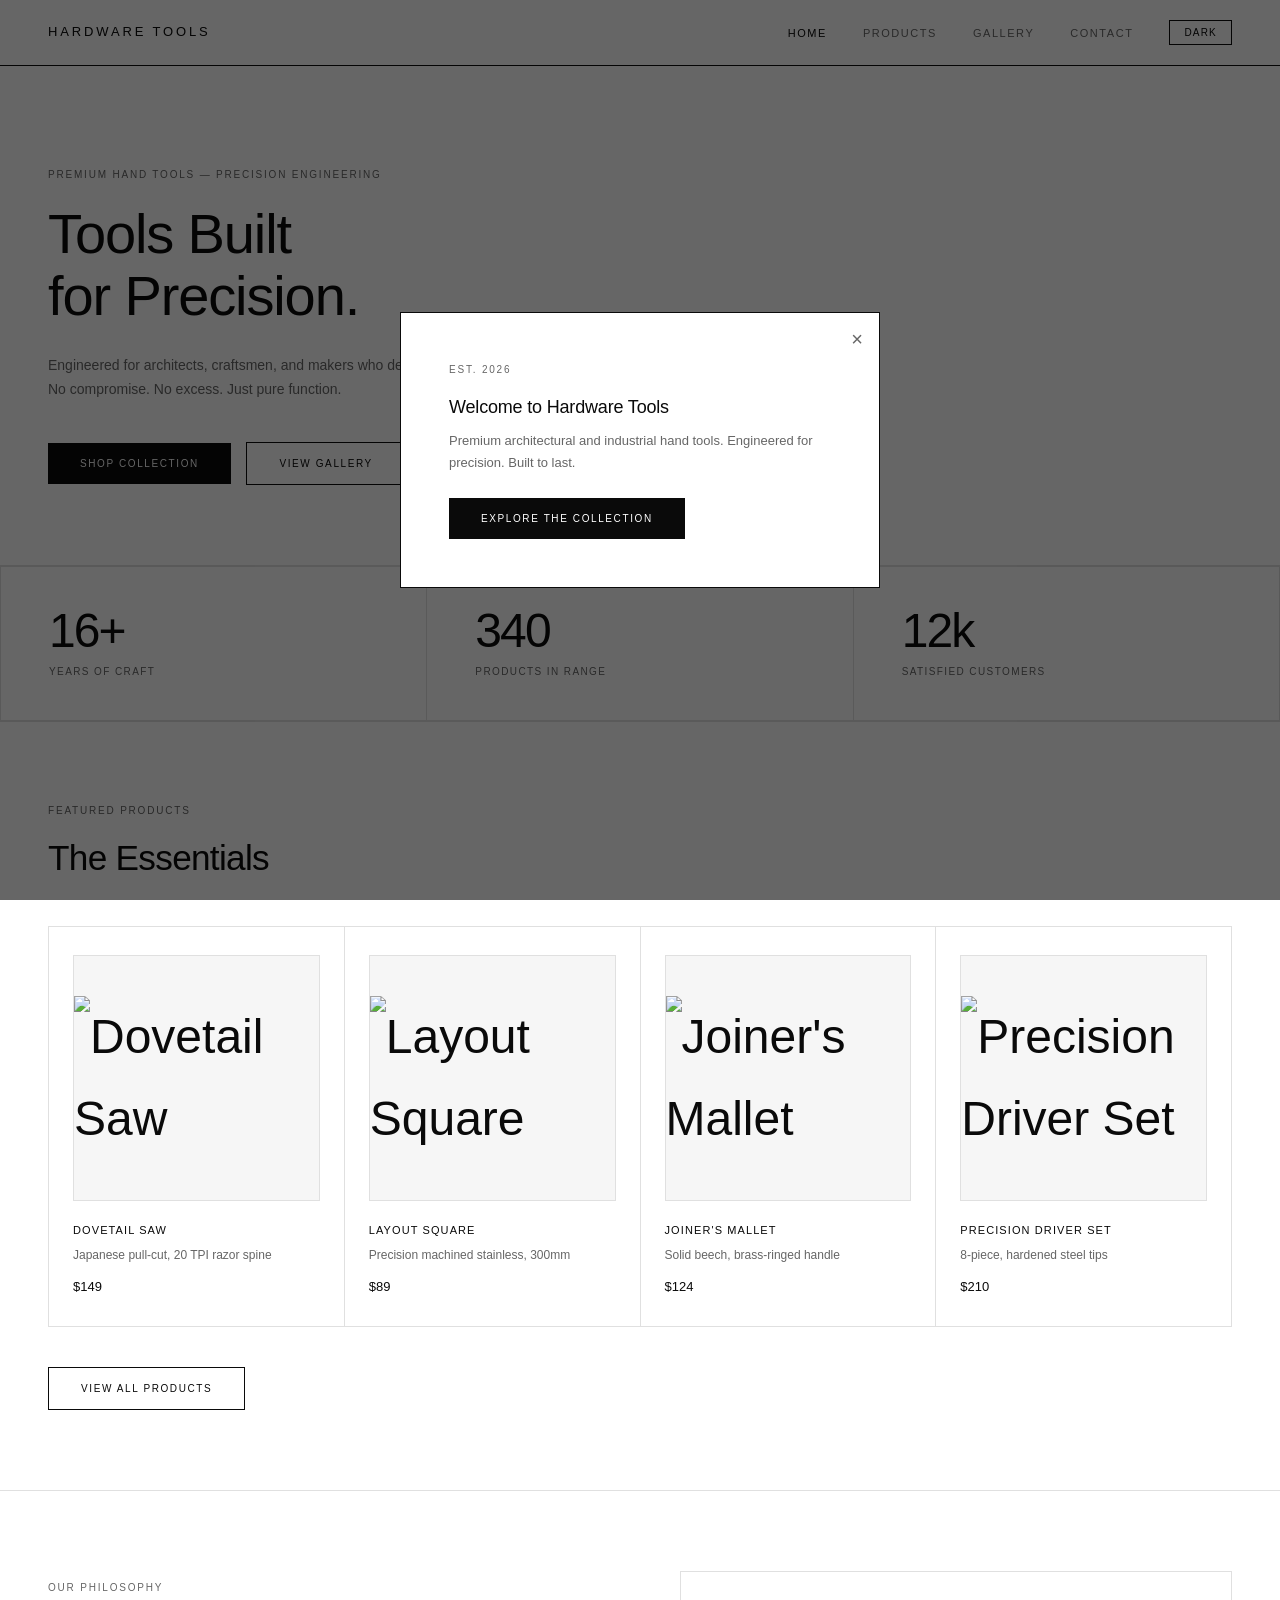
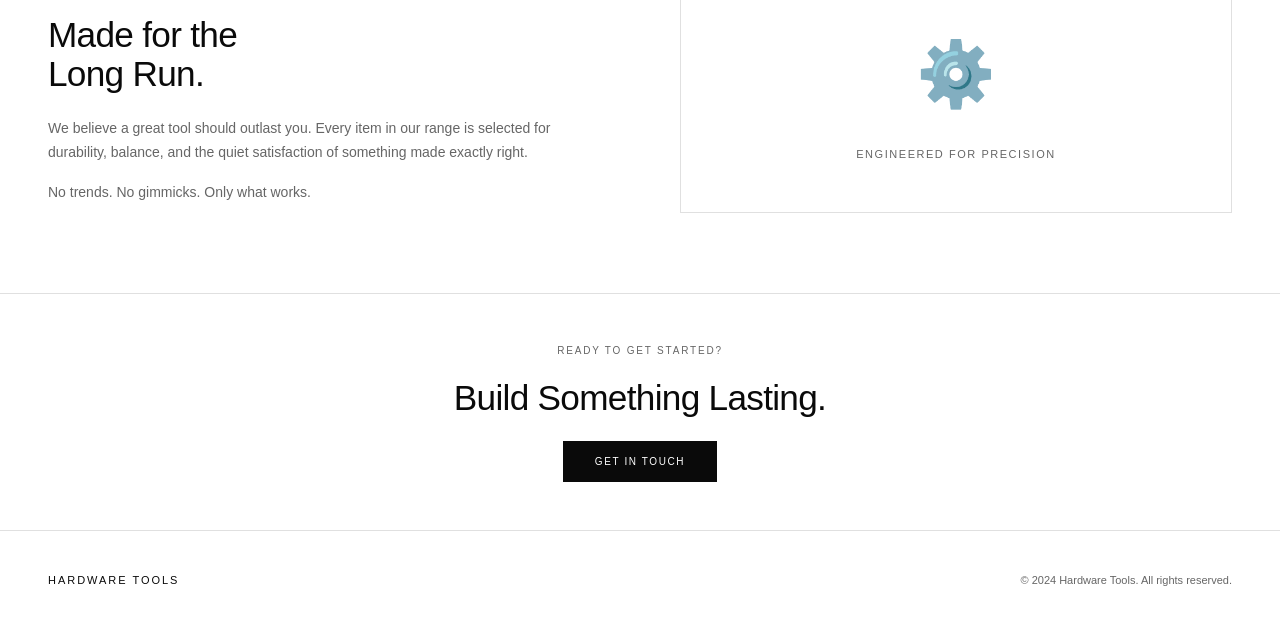
==== html/index.html @ 1c2b0e90 "Reorganize files into html, css, js, images directories" ====
<!DOCTYPE html>
<html lang="en">
<head>
  <meta charset="UTF-8">
  <meta name="viewport" content="width=device-width, initial-scale=1.0">
  <title>Hardware Tools</title>
  <!-- Styles live one level up in css/ -->
  <link rel="stylesheet" href="../css/style.css">
</head>
<body>

  <!-- ── Welcome Popup ──────────────────────────────────────────────────────
       Shows on first visit. Closed by the × button or "Explore" CTA.
       Uses openPopup / closePopup from js/popup.js.
  ─────────────────────────────────────────────────────────────────────────── -->
  <div class="popup-overlay visible" id="welcome-popup">
    <div class="popup">
      <button class="popup-close" onclick="closePopup('welcome-popup')" aria-label="Close">&times;</button>
      <span class="tag">Est. 2026</span>
      <h3>Welcome to Hardware Tools</h3>
      <p>Premium architectural and industrial hand tools. Engineered for precision. Built to last.</p>
      <!-- href points to sibling HTML file inside html/ -->
      <a href="products.html" class="btn btn-dark" onclick="closePopup('welcome-popup')">Explore the Collection</a>
    </div>
  </div>

  <!-- ── Navigation ──────────────────────────────────────────────────────── -->
  <nav>
    <span class="nav-logo">Hardware Tools</span>
    <ul class="nav-links">
      <li><a href="index.html" class="active">Home</a></li>
      <li><a href="products.html">Products</a></li>
      <li><a href="gallery.html">Gallery</a></li>
      <li><a href="contact.html">Contact</a></li>
      <!-- toggleTheme() is defined in js/theme.js -->
      <li><button id="theme-toggle" onclick="toggleTheme()">Dark</button></li>
    </ul>
  </nav>

  <!-- ── Hero ────────────────────────────────────────────────────────────── -->
  <section class="hero">
    <span class="tag">Premium Hand Tools &mdash; Precision Engineering</span>
    <h1>Tools Built<br>for Precision.</h1>
    <p>Engineered for architects, craftsmen, and makers who demand the very best. No compromise. No excess. Just pure function.</p>
    <a href="products.html" class="btn btn-dark">Shop Collection</a>
    &nbsp;&nbsp;
    <a href="gallery.html" class="btn btn-outline">View Gallery</a>
  </section>

  <!-- ── Stats strip ─────────────────────────────────────────────────────── -->
  <div class="stats-row">
    <div class="stat-cell">
      <div class="stat-number">16+</div>
      <div class="stat-label">Years of Craft</div>
    </div>
    <div class="stat-cell">
      <div class="stat-number">340</div>
      <div class="stat-label">Products in Range</div>
    </div>
    <div class="stat-cell">
      <div class="stat-number">12k</div>
      <div class="stat-label">Satisfied Customers</div>
    </div>
  </div>

  <!-- ── Featured Products ────────────────────────────────────────────────── -->
  <section class="section section-border">
    <span class="tag">Featured Products</span>
    <h2 style="margin-bottom: 48px;">The Essentials</h2>

    <div class="product-grid">

      <div class="product-card">
        <!-- Placeholder SVG; swap src for a real photo when available -->
        <div class="product-img">
          <img src="../images/product-dovetail-saw.svg" alt="Dovetail Saw">
        </div>
        <div class="product-name">Dovetail Saw</div>
        <div class="product-desc">Japanese pull-cut, 20 TPI razor spine</div>
        <div class="product-price">$149</div>
      </div>

      <div class="product-card">
        <div class="product-img">
          <img src="../images/product-layout-square.svg" alt="Layout Square">
        </div>
        <div class="product-name">Layout Square</div>
        <div class="product-desc">Precision machined stainless, 300mm</div>
        <div class="product-price">$89</div>
      </div>

      <div class="product-card">
        <div class="product-img">
          <img src="../images/product-joiners-mallet.svg" alt="Joiner's Mallet">
        </div>
        <div class="product-name">Joiner's Mallet</div>
        <div class="product-desc">Solid beech, brass-ringed handle</div>
        <div class="product-price">$124</div>
      </div>

      <div class="product-card">
        <div class="product-img">
          <img src="../images/product-driver-set.svg" alt="Precision Driver Set">
        </div>
        <div class="product-name">Precision Driver Set</div>
        <div class="product-desc">8-piece, hardened steel tips</div>
        <div class="product-price">$210</div>
      </div>

    </div>

    <div style="margin-top: 40px;">
      <a href="products.html" class="btn btn-outline">View All Products</a>
    </div>
  </section>

  <!-- ── About blurb ──────────────────────────────────────────────────────── -->
  <section class="section section-border">
    <div style="display: grid; grid-template-columns: 1fr 1fr; gap: 80px; align-items: center;">
      <div>
        <span class="tag">Our Philosophy</span>
        <h2 style="margin-bottom: 24px;">Made for the<br>Long Run.</h2>
        <p style="margin-bottom: 16px;">We believe a great tool should outlast you. Every item in our range is selected for durability, balance, and the quiet satisfaction of something made exactly right.</p>
        <p>No trends. No gimmicks. Only what works.</p>
      </div>
      <div style="border: 1px solid var(--border-soft); padding: 48px; text-align: center;">
        <div style="font-size: 64px; margin-bottom: 16px;">⚙️</div>
        <div style="font-size: 11px; letter-spacing: 0.14em; text-transform: uppercase; color: var(--text-muted);">Engineered for precision</div>
      </div>
    </div>
  </section>

  <!-- ── CTA strip ───────────────────────────────────────────────────────── -->
  <section class="section-sm section-border text-center">
    <span class="tag">Ready to get started?</span>
    <h2 style="margin-bottom: 24px;">Build Something Lasting.</h2>
    <a href="contact.html" class="btn btn-dark">Get in Touch</a>
  </section>

  <!-- ── Footer ──────────────────────────────────────────────────────────── -->
  <footer>
    <span class="footer-logo">Hardware Tools</span>
    <span class="footer-text">&copy; 2024 Hardware Tools. All rights reserved.</span>
  </footer>

  <!-- ── Scripts ─────────────────────────────────────────────────────────────
       Load order matters:
         1. popup.js  — defines openPopup / closePopup (used by theme toggle too)
         2. theme.js  — applies stored theme and defines toggleTheme()
       No page-specific JS needed on the home page.
  ─────────────────────────────────────────────────────────────────────────── -->
  <script src="../js/popup.js"></script>
  <script src="../js/theme.js"></script>

</body>
</html>
---- css/style.css ----
/* ── Reset & Base ── */
*, *::before, *::after { box-sizing: border-box; margin: 0; padding: 0; }

:root {
  --bg: #ffffff;
  --bg-soft: #f6f6f6;
  --text: #0a0a0a;
  --text-muted: #666666;
  --border: #0a0a0a;
  --border-soft: #e0e0e0;
  --accent: #0a0a0a;
  --accent-text: #ffffff;
}

body.dark {
  --bg: #0a0a0a;
  --bg-soft: #1a1a1a;
  --text: #f0f0f0;
  --text-muted: #999999;
  --border: #f0f0f0;
  --border-soft: #2a2a2a;
  --accent: #f0f0f0;
  --accent-text: #0a0a0a;
}

html { scroll-behavior: smooth; }

body {
  font-family: 'Helvetica Neue', Helvetica, Arial, sans-serif;
  background: var(--bg);
  color: var(--text);
  font-size: 14px;
  line-height: 1.7;
  transition: background 0.3s ease, color 0.3s ease;
  min-height: 100vh;
}

/* ── Typography ── */
h1, h2, h3, h4 { font-weight: 400; line-height: 1.1; letter-spacing: -0.02em; }
h1 { font-size: clamp(2rem, 5vw, 3.5rem); }
h2 { font-size: clamp(1.5rem, 3vw, 2.2rem); }
h3 { font-size: 1rem; letter-spacing: 0.08em; text-transform: uppercase; }
p { color: var(--text-muted); }
a { color: var(--text); text-decoration: none; }

/* ── Navigation ── */
nav {
  display: flex;
  justify-content: space-between;
  align-items: center;
  padding: 20px 48px;
  border-bottom: 1px solid var(--border);
  position: sticky;
  top: 0;
  background: var(--bg);
  z-index: 100;
}

.nav-logo {
  font-size: 13px;
  font-weight: 500;
  letter-spacing: 0.22em;
  text-transform: uppercase;
  color: var(--text);
}

.nav-links {
  display: flex;
  align-items: center;
  gap: 36px;
  list-style: none;
}

.nav-links a {
  font-size: 11px;
  letter-spacing: 0.14em;
  text-transform: uppercase;
  color: var(--text-muted);
  transition: color 0.2s;
}

.nav-links a:hover,
.nav-links a.active { color: var(--text); }

/* ── Dark Mode Toggle ── */
#theme-toggle {
  background: none;
  border: 1px solid var(--border);
  color: var(--text);
  cursor: pointer;
  padding: 6px 14px;
  font-size: 10px;
  letter-spacing: 0.12em;
  text-transform: uppercase;
  transition: background 0.2s, color 0.2s;
}

#theme-toggle:hover {
  background: var(--text);
  color: var(--bg);
}

/* ── Buttons ── */
.btn {
  display: inline-block;
  padding: 12px 32px;
  font-size: 10px;
  letter-spacing: 0.16em;
  text-transform: uppercase;
  cursor: pointer;
  transition: background 0.2s, color 0.2s;
  border: none;
  font-family: inherit;
}

.btn-dark {
  background: var(--text);
  color: var(--bg);
}

.btn-dark:hover {
  background: var(--text-muted);
}

.btn-outline {
  background: transparent;
  color: var(--text);
  border: 1px solid var(--border);
}

.btn-outline:hover {
  background: var(--text);
  color: var(--bg);
}

/* ── Sections & Layout ── */
.section { padding: 80px 48px; }
.section-sm { padding: 48px 48px; }
.section-border { border-top: 1px solid var(--border-soft); }

.tag {
  font-size: 10px;
  letter-spacing: 0.18em;
  text-transform: uppercase;
  color: var(--text-muted);
  margin-bottom: 20px;
  display: block;
}

/* ── Hero ── */
.hero {
  padding: 100px 48px 80px;
  border-bottom: 1px solid var(--border-soft);
}

.hero h1 { margin-bottom: 28px; max-width: 700px; }
.hero p { max-width: 480px; margin-bottom: 40px; font-size: 14px; }

/* ── Product Grid ── */
.product-grid {
  display: grid;
  grid-template-columns: repeat(auto-fit, minmax(200px, 1fr));
  border-left: 1px solid var(--border-soft);
  border-top: 1px solid var(--border-soft);
}

.product-card {
  padding: 28px 24px;
  border-right: 1px solid var(--border-soft);
  border-bottom: 1px solid var(--border-soft);
  cursor: pointer;
  transition: background 0.2s;
}

.product-card:hover { background: var(--bg-soft); }

.product-img {
  width: 100%;
  aspect-ratio: 1;
  background: var(--bg-soft);
  border: 1px solid var(--border-soft);
  display: flex;
  align-items: center;
  justify-content: center;
  font-size: 48px;
  margin-bottom: 20px;
}

.product-name {
  font-size: 11px;
  letter-spacing: 0.1em;
  text-transform: uppercase;
  margin-bottom: 6px;
  color: var(--text);
}

.product-desc {
  font-size: 12px;
  color: var(--text-muted);
  margin-bottom: 12px;
  line-height: 1.5;
}

.product-price {
  font-size: 13px;
  color: var(--text);
  font-weight: 500;
}

/* ── Gallery ── */
.slideshow {
  position: relative;
  border: 1px solid var(--border-soft);
  overflow: hidden;
}

.slide {
  display: none;
  width: 100%;
  aspect-ratio: 16/7;
  background: var(--bg-soft);
  align-items: center;
  justify-content: center;
  flex-direction: column;
  gap: 16px;
}

.slide.active { display: flex; }

.slide-icon { font-size: 80px; color: var(--border-soft); }
.slide-caption {
  font-size: 11px;
  letter-spacing: 0.14em;
  text-transform: uppercase;
  color: var(--text-muted);
}

.slide-controls {
  display: flex;
  align-items: center;
  justify-content: space-between;
  padding: 16px 0;
}

.slide-btn {
  background: none;
  border: 1px solid var(--border);
  color: var(--text);
  padding: 10px 24px;
  font-size: 10px;
  letter-spacing: 0.14em;
  text-transform: uppercase;
  cursor: pointer;
  font-family: inherit;
  transition: background 0.2s, color 0.2s;
}

.slide-btn:hover {
  background: var(--text);
  color: var(--bg);
}

.slide-counter {
  font-size: 11px;
  letter-spacing: 0.1em;
  color: var(--text-muted);
}

.gallery-thumbs {
  display: grid;
  grid-template-columns: repeat(auto-fit, minmax(120px, 1fr));
  gap: 12px;
  margin-top: 24px;
}

.thumb {
  aspect-ratio: 1;
  background: var(--bg-soft);
  border: 1px solid var(--border-soft);
  display: flex;
  align-items: center;
  justify-content: center;
  font-size: 32px;
  cursor: pointer;
  transition: border-color 0.2s;
}

.thumb:hover,
.thumb.active { border-color: var(--border); }

/* ── Contact Form ── */
.form-group { margin-bottom: 24px; }

label {
  display: block;
  font-size: 10px;
  letter-spacing: 0.14em;
  text-transform: uppercase;
  color: var(--text-muted);
  margin-bottom: 8px;
}

input, textarea, select {
  width: 100%;
  padding: 12px 0;
  background: transparent;
  border: none;
  border-bottom: 1px solid var(--border-soft);
  color: var(--text);
  font-family: inherit;
  font-size: 14px;
  outline: none;
  transition: border-color 0.2s;
}

input:focus, textarea:focus {
  border-bottom-color: var(--border);
}

input.error, textarea.error {
  border-bottom-color: #cc0000;
}

textarea { resize: vertical; min-height: 100px; }

.error-msg {
  font-size: 11px;
  color: #cc0000;
  margin-top: 4px;
  display: none;
}

.error-msg.visible { display: block; }

/* ── Calculator ── */
.calculator {
  border: 1px solid var(--border-soft);
  padding: 32px;
  max-width: 480px;
}

.calc-title {
  font-size: 10px;
  letter-spacing: 0.16em;
  text-transform: uppercase;
  color: var(--text-muted);
  margin-bottom: 24px;
  padding-bottom: 16px;
  border-bottom: 1px solid var(--border-soft);
}

.calc-row {
  display: flex;
  justify-content: space-between;
  align-items: center;
  padding: 10px 0;
  border-bottom: 1px solid var(--border-soft);
  font-size: 13px;
}

.calc-row label {
  font-size: 12px;
  letter-spacing: 0.04em;
  text-transform: none;
  color: var(--text);
  margin: 0;
}

.calc-row input[type="number"] {
  width: 80px;
  text-align: right;
  padding: 4px 0;
  border-bottom: 1px solid var(--border-soft);
}

.calc-total {
  display: flex;
  justify-content: space-between;
  align-items: baseline;
  padding: 20px 0 0;
  font-size: 13px;
}

.calc-total-label {
  font-size: 10px;
  letter-spacing: 0.14em;
  text-transform: uppercase;
  color: var(--text-muted);
}

.calc-total-value {
  font-size: 24px;
  letter-spacing: -0.02em;
  color: var(--text);
}

/* ── Popup / Modal ── */
.popup-overlay {
  display: none;
  position: fixed;
  inset: 0;
  background: rgba(0,0,0,0.6);
  z-index: 999;
  align-items: center;
  justify-content: center;
}

.popup-overlay.visible { display: flex; }

.popup {
  background: var(--bg);
  border: 1px solid var(--border);
  padding: 48px;
  max-width: 480px;
  width: 90%;
  position: relative;
}

.popup-close {
  position: absolute;
  top: 16px;
  right: 16px;
  background: none;
  border: none;
  font-size: 20px;
  cursor: pointer;
  color: var(--text-muted);
  line-height: 1;
}

.popup-close:hover { color: var(--text); }

.popup h3 {
  font-size: 18px;
  letter-spacing: -0.01em;
  text-transform: none;
  margin-bottom: 12px;
  color: var(--text);
}

.popup p {
  font-size: 13px;
  margin-bottom: 24px;
}

/* ── Footer ── */
footer {
  padding: 40px 48px;
  border-top: 1px solid var(--border-soft);
  display: flex;
  justify-content: space-between;
  align-items: center;
}

.footer-logo {
  font-size: 11px;
  letter-spacing: 0.18em;
  text-transform: uppercase;
  color: var(--text);
}

.footer-text {
  font-size: 11px;
  color: var(--text-muted);
}

/* ── About Strip ── */
.stats-row {
  display: grid;
  grid-template-columns: repeat(3, 1fr);
  border-top: 1px solid var(--border-soft);
  border-left: 1px solid var(--border-soft);
}

.stat-cell {
  padding: 40px 48px;
  border-right: 1px solid var(--border-soft);
  border-bottom: 1px solid var(--border-soft);
}

.stat-number {
  font-size: 3rem;
  font-weight: 300;
  letter-spacing: -0.04em;
  color: var(--text);
  line-height: 1;
  margin-bottom: 8px;
}

.stat-label {
  font-size: 10px;
  letter-spacing: 0.14em;
  text-transform: uppercase;
  color: var(--text-muted);
}

/* ── Utilities ── */
.divider { border: none; border-top: 1px solid var(--border-soft); margin: 0; }
.text-center { text-align: center; }
.mt-8 { margin-top: 8px; }
.mt-16 { margin-top: 16px; }
.mt-24 { margin-top: 24px; }
.mt-40 { margin-top: 40px; }
.success-msg {
  font-size: 11px;
  color: #006600;
  margin-top: 8px;
  display: none;
  letter-spacing: 0.06em;
}
.success-msg.visible { display: block; }

@media (max-width: 768px) {
  nav { padding: 16px 20px; }
  .hero, .section { padding: 60px 20px; }
  .stats-row { grid-template-columns: 1fr; }
  footer { flex-direction: column; gap: 12px; text-align: center; }
}
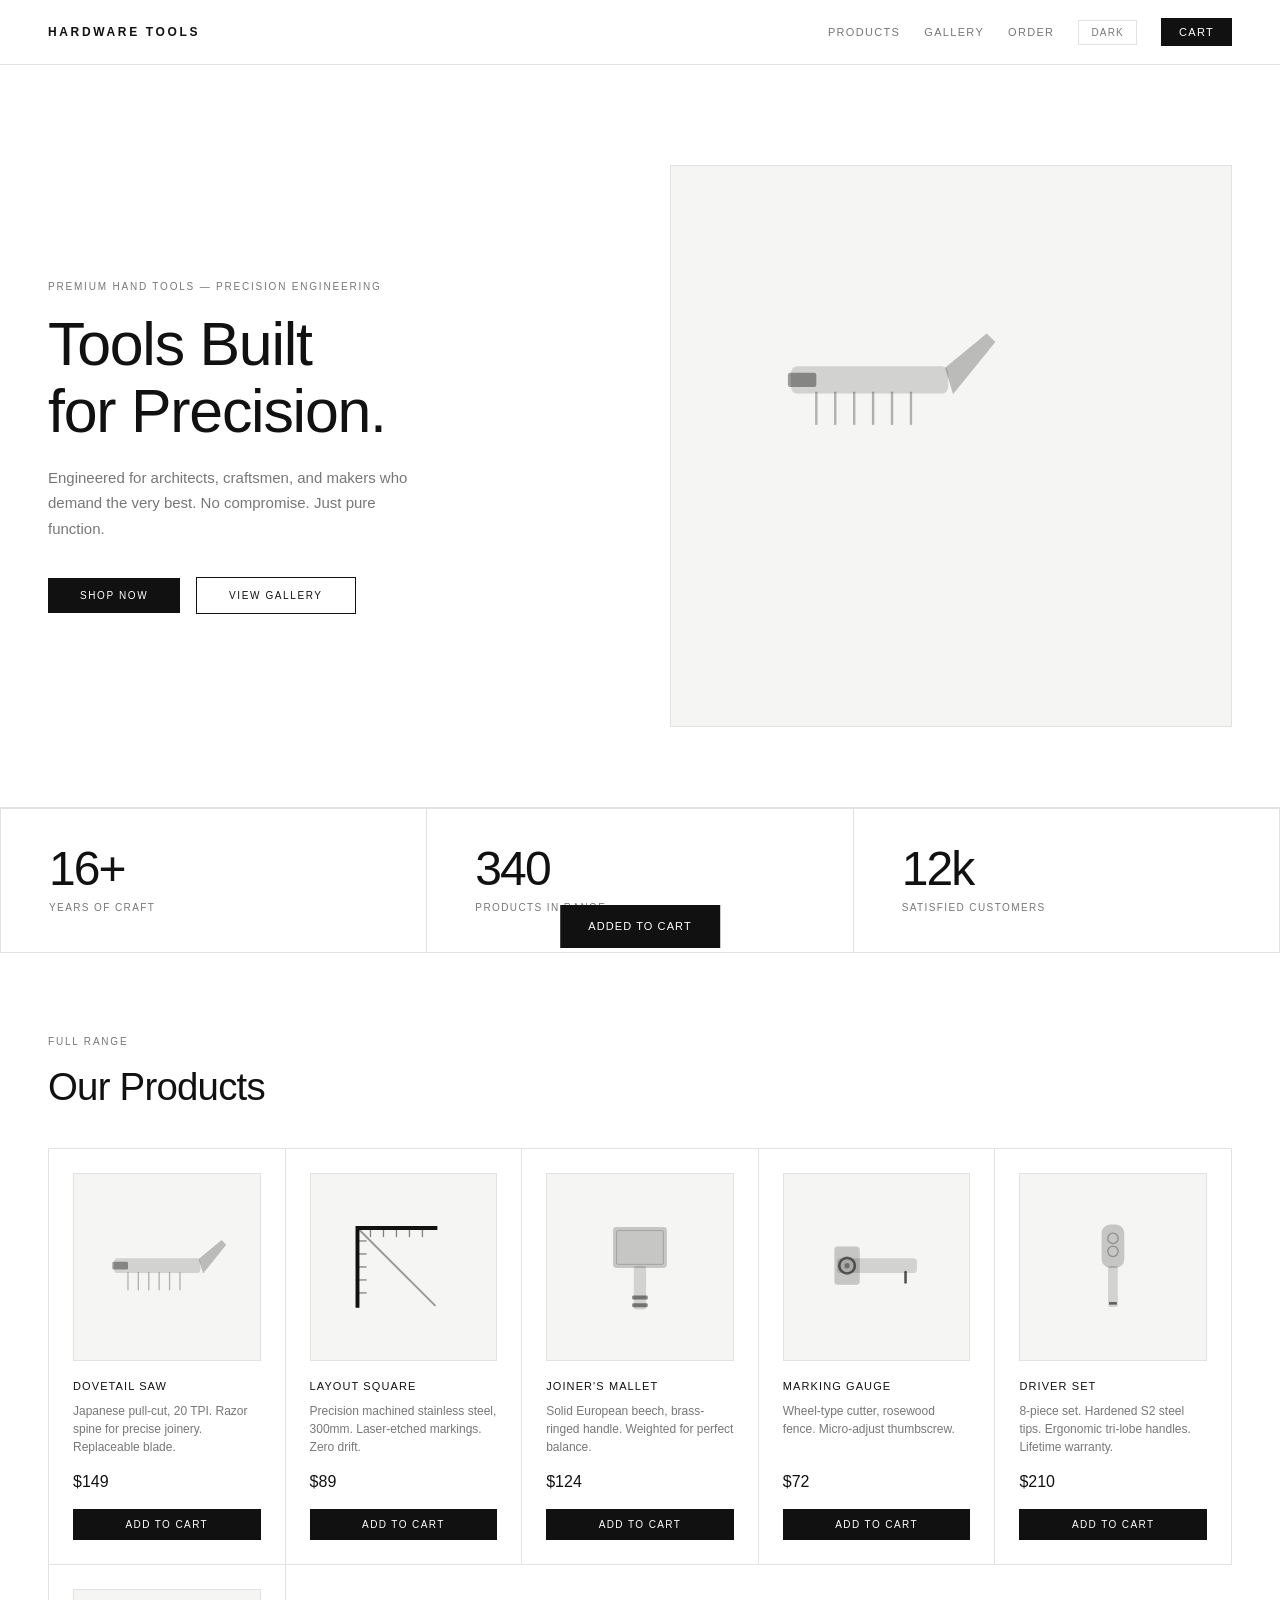
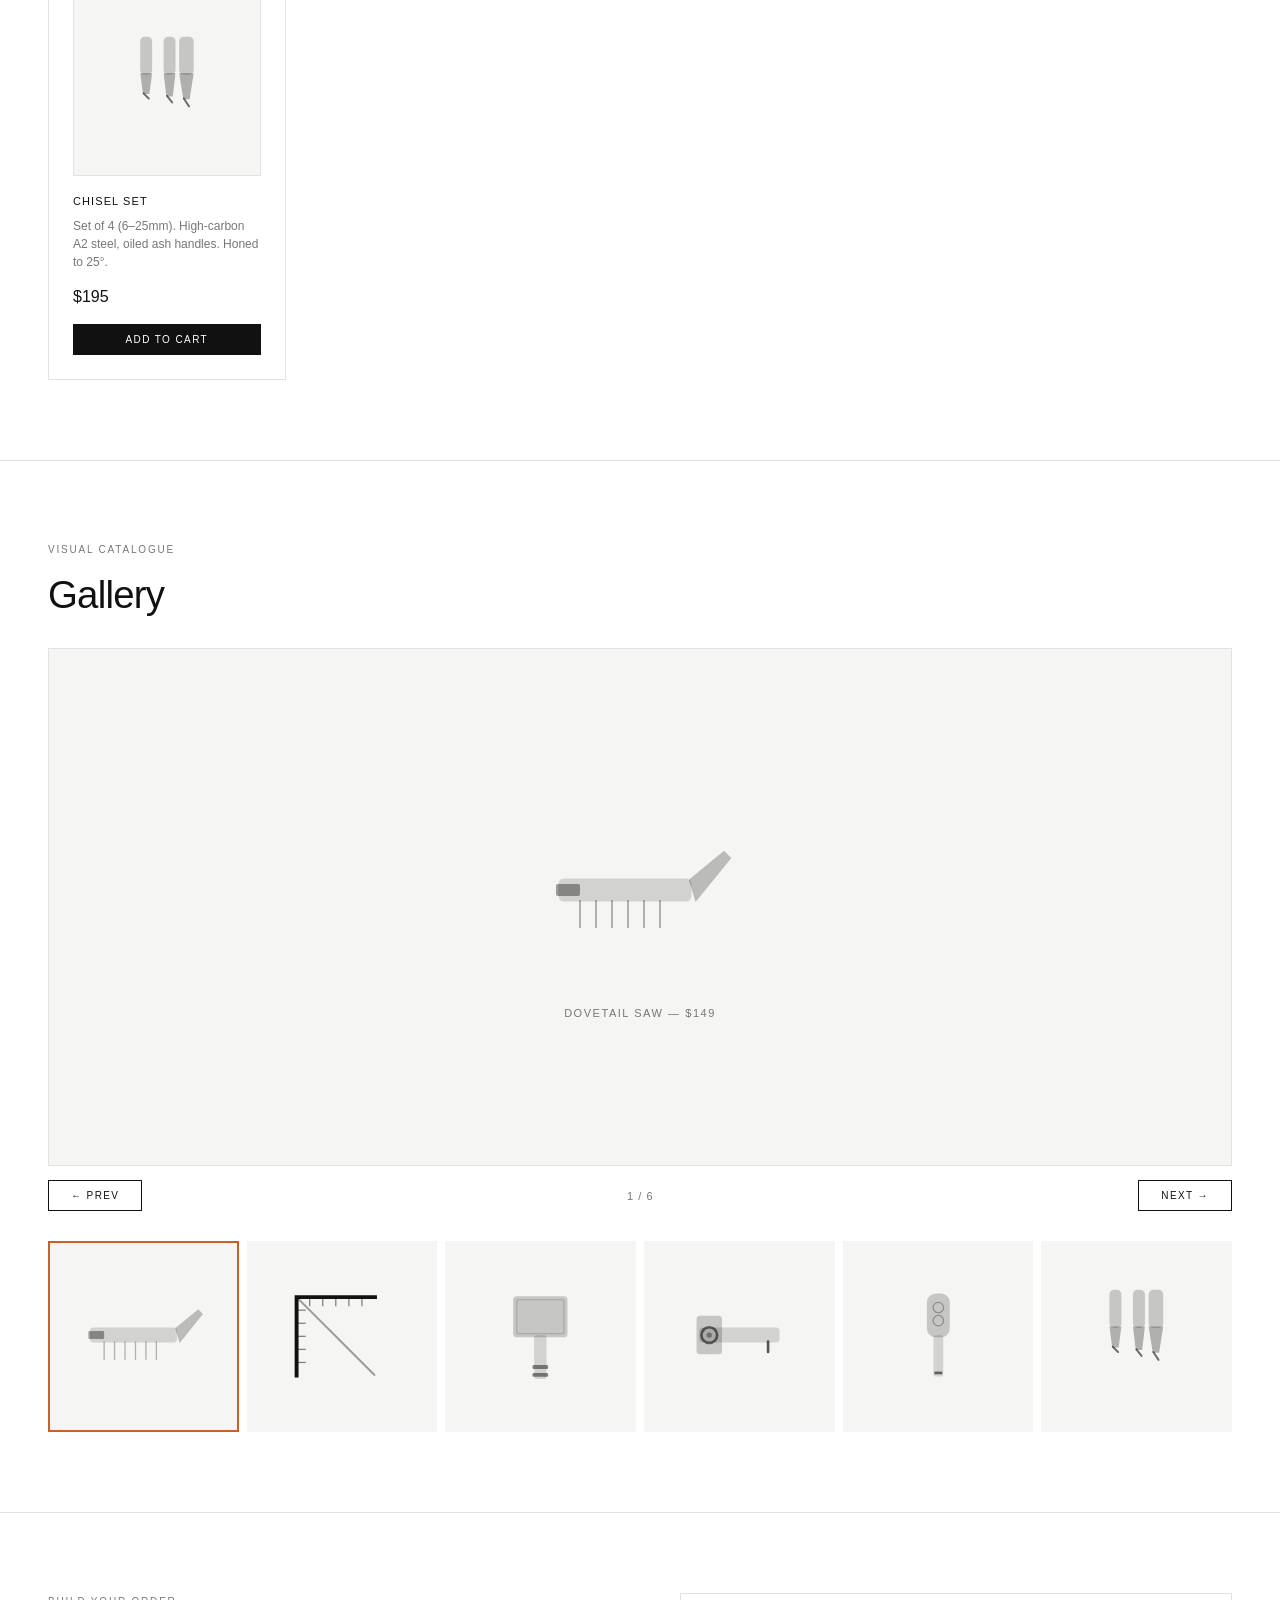
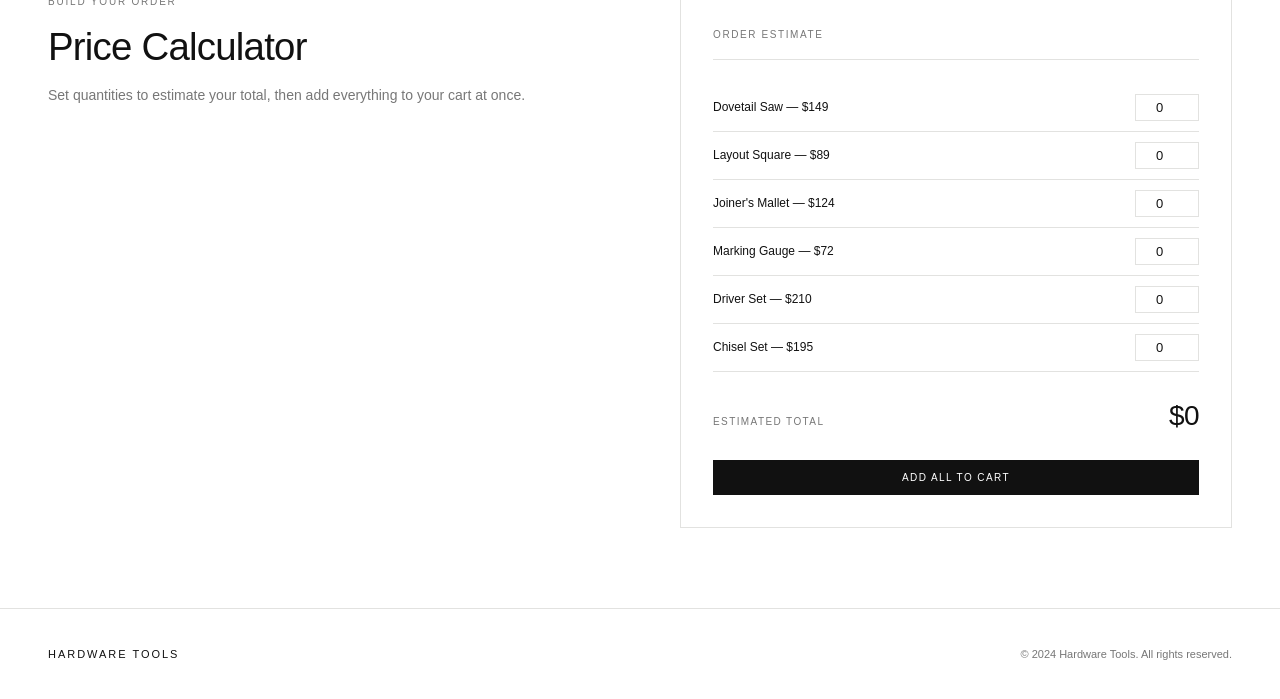
==== commit 9ffc4648: "Contact html fix" ====
--- a/html/index.html
+++ b/html/index.html
@@ -3,154 +3,872 @@
 <head>
   <meta charset="UTF-8">
   <meta name="viewport" content="width=device-width, initial-scale=1.0">
-  <title>Hardware Tools</title>
-  <!-- Styles live one level up in css/ -->
-  <link rel="stylesheet" href="../css/style.css">
+  <title>Hardware Tools — Premium Hand Tools</title>
+  <style>
+    *, *::before, *::after { box-sizing: border-box; margin: 0; padding: 0; }
+
+    :root {
+      --bg: #ffffff;
+      --bg-soft: #f5f5f3;
+      --text: #111111;
+      --text-muted: #777777;
+      --border: #111111;
+      --border-soft: #e2e2e0;
+      --accent: #c8602a;
+    }
+
+    body.dark {
+      --bg: #111111;
+      --bg-soft: #1c1c1c;
+      --text: #f0efe9;
+      --text-muted: #888888;
+      --border: #f0efe9;
+      --border-soft: #2a2a2a;
+    }
+
+    html { scroll-behavior: smooth; }
+
+    body {
+      font-family: 'Helvetica Neue', Helvetica, Arial, sans-serif;
+      background: var(--bg);
+      color: var(--text);
+      font-size: 14px;
+      line-height: 1.7;
+      transition: background .3s, color .3s;
+    }
+
+    a { color: var(--text); text-decoration: none; }
+    p { color: var(--text-muted); }
+    h1, h2, h3 { font-weight: 400; line-height: 1.1; letter-spacing: -.02em; }
+    h1 { font-size: clamp(2.2rem, 5vw, 3.8rem); }
+    h2 { font-size: clamp(1.6rem, 3vw, 2.4rem); }
+
+    /* ── NAV ── */
+    nav {
+      display: flex;
+      justify-content: space-between;
+      align-items: center;
+      padding: 18px 48px;
+      border-bottom: 1px solid var(--border-soft);
+      position: sticky; top: 0;
+      background: var(--bg);
+      z-index: 200;
+    }
+    .nav-logo { font-size: 12px; font-weight: 600; letter-spacing: .22em; text-transform: uppercase; }
+    .nav-right { display: flex; align-items: center; gap: 24px; }
+    .nav-link { font-size: 11px; letter-spacing: .12em; text-transform: uppercase; color: var(--text-muted); cursor: pointer; transition: color .2s; border: none; background: none; font-family: inherit; }
+    .nav-link:hover, .nav-link.active { color: var(--text); }
+    .cart-btn {
+      display: flex; align-items: center; gap: 8px;
+      font-size: 11px; letter-spacing: .12em; text-transform: uppercase;
+      background: var(--text); color: var(--bg);
+      border: none; padding: 8px 18px; cursor: pointer;
+      font-family: inherit; transition: opacity .2s;
+    }
+    .cart-btn:hover { opacity: .8; }
+    .cart-count {
+      background: var(--accent); color: #fff;
+      border-radius: 50%; width: 18px; height: 18px;
+      font-size: 10px; display: flex; align-items: center; justify-content: center;
+      font-weight: 700; display: none;
+    }
+    .cart-count.show { display: flex; }
+    .theme-btn {
+      background: none; border: 1px solid var(--border-soft);
+      color: var(--text-muted); padding: 6px 12px;
+      font-size: 10px; letter-spacing: .12em; text-transform: uppercase;
+      cursor: pointer; font-family: inherit; transition: all .2s;
+    }
+    .theme-btn:hover { background: var(--text); color: var(--bg); border-color: var(--border); }
+
+    /* ── SECTIONS ── */
+    .section { padding: 80px 48px; }
+    .section-sm { padding: 48px 48px; }
+    .section + .section, .section + .section-sm, .section-sm + .section { border-top: 1px solid var(--border-soft); }
+    .tag { font-size: 10px; letter-spacing: .18em; text-transform: uppercase; color: var(--text-muted); margin-bottom: 16px; display: block; }
+
+    /* ── HERO ── */
+    .hero {
+      padding: 100px 48px 80px;
+      border-bottom: 1px solid var(--border-soft);
+      display: grid; grid-template-columns: 1fr 1fr; gap: 60px; align-items: center;
+    }
+    .hero-text h1 { margin-bottom: 20px; }
+    .hero-text p { max-width: 380px; margin-bottom: 36px; font-size: 15px; }
+    .hero-visual {
+      aspect-ratio: 1;
+      background: var(--bg-soft);
+      border: 1px solid var(--border-soft);
+      display: flex; align-items: center; justify-content: center;
+      overflow: hidden; position: relative;
+    }
+    .hero-visual svg { width: 65%; height: 65%; }
+
+    /* ── BTN ── */
+    .btn {
+      display: inline-block; padding: 12px 32px;
+      font-size: 10px; letter-spacing: .16em; text-transform: uppercase;
+      cursor: pointer; font-family: inherit; border: none; transition: all .2s;
+    }
+    .btn-dark { background: var(--text); color: var(--bg); }
+    .btn-dark:hover { opacity: .75; }
+    .btn-outline { background: transparent; color: var(--text); border: 1px solid var(--border); }
+    .btn-outline:hover { background: var(--text); color: var(--bg); }
+    .btn-accent { background: var(--accent); color: #fff; }
+    .btn-accent:hover { opacity: .85; }
+
+    /* ── PRODUCTS ── */
+    .product-grid {
+      display: grid;
+      grid-template-columns: repeat(auto-fill, minmax(220px, 1fr));
+      border-top: 1px solid var(--border-soft);
+      border-left: 1px solid var(--border-soft);
+    }
+    .product-card {
+      padding: 24px;
+      border-right: 1px solid var(--border-soft);
+      border-bottom: 1px solid var(--border-soft);
+      display: flex; flex-direction: column;
+    }
+    .product-img {
+      width: 100%; aspect-ratio: 1;
+      background: var(--bg-soft);
+      border: 1px solid var(--border-soft);
+      display: flex; align-items: center; justify-content: center;
+      margin-bottom: 16px; overflow: hidden;
+    }
+    .product-img svg { width: 70%; height: 70%; }
+    .product-name { font-size: 11px; letter-spacing: .1em; text-transform: uppercase; margin-bottom: 6px; }
+    .product-desc { font-size: 12px; color: var(--text-muted); line-height: 1.5; margin-bottom: 12px; flex: 1; }
+    .product-price { font-size: 16px; font-weight: 500; margin-bottom: 14px; }
+    .add-btn {
+      width: 100%; padding: 10px;
+      background: var(--text); color: var(--bg);
+      border: none; font-size: 10px; letter-spacing: .14em; text-transform: uppercase;
+      cursor: pointer; font-family: inherit; transition: opacity .2s;
+    }
+    .add-btn:hover { opacity: .75; }
+    .add-btn.added { background: var(--accent); }
+
+    /* ── SLIDESHOW / GALLERY ── */
+    .slideshow-wrap { position: relative; }
+    .slideshow {
+      border: 1px solid var(--border-soft);
+      aspect-ratio: 16/7;
+      background: var(--bg-soft);
+      position: relative; overflow: hidden;
+    }
+    .slide {
+      position: absolute; inset: 0;
+      display: flex; flex-direction: column;
+      align-items: center; justify-content: center; gap: 12px;
+      opacity: 0; transition: opacity .5s;
+      pointer-events: none;
+    }
+    .slide.active { opacity: 1; pointer-events: auto; }
+    .slide svg { width: 200px; height: 200px; }
+    .slide-caption {
+      font-size: 11px; letter-spacing: .14em; text-transform: uppercase; color: var(--text-muted);
+    }
+    .slide-controls {
+      display: flex; align-items: center; justify-content: space-between;
+      padding: 14px 0;
+    }
+    .slide-btn {
+      background: none; border: 1px solid var(--border);
+      color: var(--text); padding: 9px 22px;
+      font-size: 10px; letter-spacing: .14em; text-transform: uppercase;
+      cursor: pointer; font-family: inherit; transition: all .2s;
+    }
+    .slide-btn:hover { background: var(--text); color: var(--bg); }
+    .slide-counter { font-size: 11px; letter-spacing: .1em; color: var(--text-muted); }
+    .thumbs {
+      display: grid; grid-template-columns: repeat(6, 1fr); gap: 8px; margin-top: 16px;
+    }
+    .thumb {
+      aspect-ratio: 1; background: var(--bg-soft); border: 2px solid transparent;
+      display: flex; align-items: center; justify-content: center;
+      cursor: pointer; transition: border-color .2s; overflow: hidden;
+    }
+    .thumb svg { width: 70%; height: 70%; }
+    .thumb.active { border-color: var(--accent); }
+    .thumb:hover { border-color: var(--border); }
+
+    /* ── CART SIDEBAR ── */
+    .cart-overlay {
+      position: fixed; inset: 0;
+      background: rgba(0,0,0,.45);
+      z-index: 300; display: none;
+    }
+    .cart-overlay.open { display: block; }
+    .cart-sidebar {
+      position: fixed; right: 0; top: 0; bottom: 0;
+      width: 400px; max-width: 95vw;
+      background: var(--bg);
+      border-left: 1px solid var(--border);
+      z-index: 301; display: flex; flex-direction: column;
+      transform: translateX(100%); transition: transform .3s;
+    }
+    .cart-sidebar.open { transform: translateX(0); }
+    .cart-header {
+      padding: 24px 28px; border-bottom: 1px solid var(--border-soft);
+      display: flex; justify-content: space-between; align-items: center;
+    }
+    .cart-header-title { font-size: 11px; letter-spacing: .18em; text-transform: uppercase; }
+    .cart-close { background: none; border: none; font-size: 22px; color: var(--text-muted); cursor: pointer; line-height: 1; }
+    .cart-close:hover { color: var(--text); }
+    .cart-items { flex: 1; overflow-y: auto; padding: 0; }
+    .cart-empty { padding: 48px 28px; text-align: center; color: var(--text-muted); font-size: 13px; }
+    .cart-item {
+      display: grid; grid-template-columns: 60px 1fr auto;
+      gap: 16px; align-items: center;
+      padding: 18px 28px; border-bottom: 1px solid var(--border-soft);
+    }
+    .cart-item-img {
+      width: 60px; height: 60px; background: var(--bg-soft);
+      border: 1px solid var(--border-soft);
+      display: flex; align-items: center; justify-content: center;
+    }
+    .cart-item-img svg { width: 70%; height: 70%; }
+    .cart-item-name { font-size: 11px; letter-spacing: .08em; text-transform: uppercase; margin-bottom: 4px; }
+    .cart-item-price { font-size: 13px; color: var(--text-muted); }
+    .qty-control { display: flex; align-items: center; gap: 0; margin-top: 8px; }
+    .qty-btn {
+      width: 26px; height: 26px; background: var(--bg-soft);
+      border: 1px solid var(--border-soft); color: var(--text);
+      cursor: pointer; font-size: 14px; display: flex; align-items: center; justify-content: center;
+    }
+    .qty-btn:hover { background: var(--text); color: var(--bg); }
+    .qty-val { width: 36px; text-align: center; font-size: 13px; border: 1px solid var(--border-soft); border-left: none; border-right: none; padding: 4px 0; background: transparent; color: var(--text); font-family: inherit; }
+    .remove-btn { background: none; border: none; color: var(--text-muted); cursor: pointer; font-size: 18px; line-height: 1; }
+    .remove-btn:hover { color: #cc2200; }
+    .cart-footer {
+      padding: 24px 28px; border-top: 1px solid var(--border-soft);
+    }
+    .cart-total-row {
+      display: flex; justify-content: space-between; align-items: baseline;
+      margin-bottom: 20px;
+    }
+    .cart-total-label { font-size: 10px; letter-spacing: .16em; text-transform: uppercase; color: var(--text-muted); }
+    .cart-total-val { font-size: 26px; letter-spacing: -.02em; }
+    .checkout-btn {
+      width: 100%; padding: 14px;
+      background: var(--accent); color: #fff; border: none;
+      font-size: 11px; letter-spacing: .16em; text-transform: uppercase;
+      cursor: pointer; font-family: inherit; transition: opacity .2s;
+    }
+    .checkout-btn:hover { opacity: .85; }
+
+    /* ── CALCULATOR ── */
+    .calculator {
+      border: 1px solid var(--border-soft); padding: 32px;
+    }
+    .calc-title {
+      font-size: 10px; letter-spacing: .16em; text-transform: uppercase;
+      color: var(--text-muted); margin-bottom: 24px; padding-bottom: 16px;
+      border-bottom: 1px solid var(--border-soft);
+    }
+    .calc-row {
+      display: flex; justify-content: space-between; align-items: center;
+      padding: 10px 0; border-bottom: 1px solid var(--border-soft);
+    }
+    .calc-row label { font-size: 12px; color: var(--text); }
+    .calc-row input[type=number] {
+      width: 64px; text-align: center; padding: 5px 8px;
+      border: 1px solid var(--border-soft); background: transparent;
+      color: var(--text); font-family: inherit; font-size: 13px;
+      outline: none;
+    }
+    .calc-row input[type=number]:focus { border-color: var(--border); }
+    .calc-total-row {
+      display: flex; justify-content: space-between; align-items: baseline;
+      padding: 20px 0 0;
+    }
+    .calc-total-label { font-size: 10px; letter-spacing: .14em; text-transform: uppercase; color: var(--text-muted); }
+    .calc-total-val { font-size: 28px; letter-spacing: -.02em; }
+    .add-all-btn {
+      width: 100%; margin-top: 20px; padding: 12px;
+      background: var(--text); color: var(--bg); border: none;
+      font-size: 10px; letter-spacing: .14em; text-transform: uppercase;
+      cursor: pointer; font-family: inherit; transition: opacity .2s;
+    }
+    .add-all-btn:hover { opacity: .75; }
+
+    /* ── ORDER POPUP ── */
+    .overlay {
+      display: none; position: fixed; inset: 0;
+      background: rgba(0,0,0,.55); z-index: 400;
+      align-items: center; justify-content: center;
+    }
+    .overlay.show { display: flex; }
+    .modal {
+      background: var(--bg); border: 1px solid var(--border);
+      padding: 48px; max-width: 440px; width: 90%; position: relative;
+    }
+    .modal-close {
+      position: absolute; top: 14px; right: 18px;
+      background: none; border: none; font-size: 22px;
+      color: var(--text-muted); cursor: pointer;
+    }
+    .modal-close:hover { color: var(--text); }
+    .modal h3 { font-size: 20px; margin-bottom: 10px; }
+    .modal p { font-size: 13px; margin-bottom: 24px; }
+
+    /* ── STATS ── */
+    .stats-row {
+      display: grid; grid-template-columns: repeat(3,1fr);
+      border-top: 1px solid var(--border-soft);
+      border-left: 1px solid var(--border-soft);
+    }
+    .stat-cell {
+      padding: 36px 48px;
+      border-right: 1px solid var(--border-soft);
+      border-bottom: 1px solid var(--border-soft);
+    }
+    .stat-number { font-size: 3rem; font-weight: 300; letter-spacing: -.04em; line-height: 1; margin-bottom: 6px; }
+    .stat-label { font-size: 10px; letter-spacing: .14em; text-transform: uppercase; color: var(--text-muted); }
+
+    /* ── FOOTER ── */
+    footer {
+      padding: 36px 48px; border-top: 1px solid var(--border-soft);
+      display: flex; justify-content: space-between; align-items: center;
+    }
+    .footer-logo { font-size: 11px; letter-spacing: .18em; text-transform: uppercase; }
+    .footer-text { font-size: 11px; color: var(--text-muted); }
+
+    /* ── TOAST ── */
+    .toast {
+      position: fixed; bottom: 32px; left: 50%; transform: translateX(-50%) translateY(80px);
+      background: var(--text); color: var(--bg);
+      padding: 12px 28px; font-size: 11px; letter-spacing: .1em; text-transform: uppercase;
+      z-index: 500; transition: transform .3s; pointer-events: none;
+    }
+    .toast.show { transform: translateX(-50%) translateY(0); }
+
+    @media (max-width: 768px) {
+      nav { padding: 14px 20px; }
+      .hero { grid-template-columns: 1fr; padding: 60px 20px; }
+      .hero-visual { display: none; }
+      .section, .section-sm { padding: 60px 20px; }
+      .stats-row { grid-template-columns: 1fr; }
+      .thumbs { grid-template-columns: repeat(3,1fr); }
+      footer { flex-direction: column; gap: 10px; text-align: center; }
+    }
+  </style>
 </head>
 <body>
 
-  <!-- ── Welcome Popup ──────────────────────────────────────────────────────
-       Shows on first visit. Closed by the × button or "Explore" CTA.
-       Uses openPopup / closePopup from js/popup.js.
-  ─────────────────────────────────────────────────────────────────────────── -->
-  <div class="popup-overlay visible" id="welcome-popup">
-    <div class="popup">
-      <button class="popup-close" onclick="closePopup('welcome-popup')" aria-label="Close">&times;</button>
-      <span class="tag">Est. 2026</span>
-      <h3>Welcome to Hardware Tools</h3>
-      <p>Premium architectural and industrial hand tools. Engineered for precision. Built to last.</p>
-      <!-- href points to sibling HTML file inside html/ -->
-      <a href="products.html" class="btn btn-dark" onclick="closePopup('welcome-popup')">Explore the Collection</a>
+<!-- ── CART SIDEBAR ── -->
+<div class="cart-overlay" id="cartOverlay" onclick="closeCart()"></div>
+<div class="cart-sidebar" id="cartSidebar">
+  <div class="cart-header">
+    <span class="cart-header-title">Your Cart (<span id="cartCount">0</span>)</span>
+    <button class="cart-close" onclick="closeCart()">×</button>
+  </div>
+  <div class="cart-items" id="cartItems">
+    <div class="cart-empty" id="cartEmpty">Your cart is empty.</div>
+  </div>
+  <div class="cart-footer">
+    <div class="cart-total-row">
+      <span class="cart-total-label">Total</span>
+      <span class="cart-total-val" id="cartTotal">$0</span>
+    </div>
+    <button class="checkout-btn" onclick="checkout()">Buy Now — Checkout</button>
+  </div>
+</div>
+
+<!-- ── ORDER SUCCESS MODAL ── -->
+<div class="overlay" id="orderModal">
+  <div class="modal">
+    <button class="modal-close" onclick="closeModal('orderModal')">×</button>
+    <span class="tag">Order Placed</span>
+    <h3>Thank you! 🎉</h3>
+    <p>Your order has been placed. We'll send a confirmation to your email within a few minutes.</p>
+    <button class="btn btn-dark" onclick="closeModal('orderModal')">Continue Shopping</button>
+  </div>
+</div>
+
+<!-- ── TOAST ── -->
+<div class="toast" id="toast">Added to cart</div>
+
+<!-- ── NAV ── -->
+<nav>
+  <span class="nav-logo">Hardware Tools</span>
+  <div class="nav-right">
+    <button class="nav-link" onclick="scrollTo('#products')">Products</button>
+    <button class="nav-link" onclick="scrollTo('#gallery')">Gallery</button>
+    <button class="nav-link" onclick="scrollTo('#calculator')">Order</button>
+    <button class="theme-btn" id="themeBtn" onclick="toggleTheme()">Dark</button>
+    <button class="cart-btn" onclick="openCart()">
+      Cart <span class="cart-count" id="cartBadge">0</span>
+    </button>
+  </div>
+</nav>
+
+<!-- ── HERO ── -->
+<section class="hero">
+  <div class="hero-text">
+    <span class="tag">Premium Hand Tools — Precision Engineering</span>
+    <h1>Tools Built<br>for Precision.</h1>
+    <p>Engineered for architects, craftsmen, and makers who demand the very best. No compromise. Just pure function.</p>
+    <button class="btn btn-dark" onclick="scrollTo('#products')" style="margin-right:12px;">Shop Now</button>
+    <button class="btn btn-outline" onclick="scrollTo('#gallery')">View Gallery</button>
+  </div>
+  <div class="hero-visual">
+    <!-- Animated hero: cycles through product SVGs -->
+    <div id="heroDisplay"></div>
+  </div>
+</section>
+
+<!-- ── STATS ── -->
+<div class="stats-row">
+  <div class="stat-cell"><div class="stat-number">16+</div><div class="stat-label">Years of Craft</div></div>
+  <div class="stat-cell"><div class="stat-number">340</div><div class="stat-label">Products in Range</div></div>
+  <div class="stat-cell"><div class="stat-number">12k</div><div class="stat-label">Satisfied Customers</div></div>
+</div>
+
+<!-- ── PRODUCTS ── -->
+<section class="section" id="products">
+  <span class="tag">Full Range</span>
+  <h2 style="margin-bottom:40px;">Our Products</h2>
+  <div class="product-grid" id="productGrid"></div>
+</section>
+
+<!-- ── GALLERY / SLIDESHOW ── -->
+<section class="section" id="gallery">
+  <span class="tag">Visual Catalogue</span>
+  <h2 style="margin-bottom:32px;">Gallery</h2>
+  <div class="slideshow-wrap">
+    <div class="slideshow" id="slideshow"></div>
+    <div class="slide-controls">
+      <button class="slide-btn" onclick="changeSlide(-1)">← Prev</button>
+      <span class="slide-counter" id="slideCounter">1 / 6</span>
+      <button class="slide-btn" onclick="changeSlide(1)">Next →</button>
+    </div>
+    <div class="thumbs" id="thumbs"></div>
+  </div>
+</section>
+
+<!-- ── CALCULATOR ── -->
+<section class="section" id="calculator">
+  <div style="display:grid; grid-template-columns:1fr 1fr; gap:80px; align-items:start;">
+    <div>
+      <span class="tag">Build Your Order</span>
+      <h2 style="margin-bottom:16px;">Price Calculator</h2>
+      <p>Set quantities to estimate your total, then add everything to your cart at once.</p>
+    </div>
+    <div class="calculator">
+      <div class="calc-title">Order Estimate</div>
+      <div id="calcRows"></div>
+      <div class="calc-total-row">
+        <span class="calc-total-label">Estimated Total</span>
+        <span class="calc-total-val" id="calcResult">$0</span>
+      </div>
+      <button class="add-all-btn" onclick="addAllFromCalc()">Add All to Cart</button>
     </div>
   </div>
-
-  <!-- ── Navigation ──────────────────────────────────────────────────────── -->
-  <nav>
-    <span class="nav-logo">Hardware Tools</span>
-    <ul class="nav-links">
-      <li><a href="index.html" class="active">Home</a></li>
-      <li><a href="products.html">Products</a></li>
-      <li><a href="gallery.html">Gallery</a></li>
-      <li><a href="contact.html">Contact</a></li>
-      <!-- toggleTheme() is defined in js/theme.js -->
-      <li><button id="theme-toggle" onclick="toggleTheme()">Dark</button></li>
-    </ul>
-  </nav>
-
-  <!-- ── Hero ────────────────────────────────────────────────────────────── -->
-  <section class="hero">
-    <span class="tag">Premium Hand Tools &mdash; Precision Engineering</span>
-    <h1>Tools Built<br>for Precision.</h1>
-    <p>Engineered for architects, craftsmen, and makers who demand the very best. No compromise. No excess. Just pure function.</p>
-    <a href="products.html" class="btn btn-dark">Shop Collection</a>
-    &nbsp;&nbsp;
-    <a href="gallery.html" class="btn btn-outline">View Gallery</a>
-  </section>
-
-  <!-- ── Stats strip ─────────────────────────────────────────────────────── -->
-  <div class="stats-row">
-    <div class="stat-cell">
-      <div class="stat-number">16+</div>
-      <div class="stat-label">Years of Craft</div>
-    </div>
-    <div class="stat-cell">
-      <div class="stat-number">340</div>
-      <div class="stat-label">Products in Range</div>
-    </div>
-    <div class="stat-cell">
-      <div class="stat-number">12k</div>
-      <div class="stat-label">Satisfied Customers</div>
-    </div>
-  </div>
-
-  <!-- ── Featured Products ────────────────────────────────────────────────── -->
-  <section class="section section-border">
-    <span class="tag">Featured Products</span>
-    <h2 style="margin-bottom: 48px;">The Essentials</h2>
-
-    <div class="product-grid">
-
-      <div class="product-card">
-        <!-- Placeholder SVG; swap src for a real photo when available -->
-        <div class="product-img">
-          <img src="../images/product-dovetail-saw.svg" alt="Dovetail Saw">
+</section>
+
+<!-- ── FOOTER ── -->
+<footer>
+  <span class="footer-logo">Hardware Tools</span>
+  <span class="footer-text">© 2024 Hardware Tools. All rights reserved.</span>
+</footer>
+
+<script>
+// ─────────────────────────────────────────────
+//  PRODUCT DATA
+// ─────────────────────────────────────────────
+const PRODUCTS = [
+  {
+    id: 1,
+    name: "Dovetail Saw",
+    desc: "Japanese pull-cut, 20 TPI. Razor spine for precise joinery. Replaceable blade.",
+    price: 149,
+    svg: `<svg viewBox="0 0 100 100" fill="none" xmlns="http://www.w3.org/2000/svg">
+      <rect x="10" y="44" width="65" height="10" rx="2" fill="currentColor" opacity=".15" stroke="currentColor" stroke-width="1.5"/>
+      <rect x="8" y="46" width="12" height="6" rx="1" fill="currentColor" opacity=".4"/>
+      <path d="M75 44 L92 30 L95 33 L78 54Z" fill="currentColor" opacity=".25" stroke="currentColor" stroke-width="1"/>
+      <line x1="20" y1="54" x2="20" y2="68" stroke="currentColor" stroke-width="1" opacity=".3"/>
+      <line x1="28" y1="54" x2="28" y2="68" stroke="currentColor" stroke-width="1" opacity=".3"/>
+      <line x1="36" y1="54" x2="36" y2="68" stroke="currentColor" stroke-width="1" opacity=".3"/>
+      <line x1="44" y1="54" x2="44" y2="68" stroke="currentColor" stroke-width="1" opacity=".3"/>
+      <line x1="52" y1="54" x2="52" y2="68" stroke="currentColor" stroke-width="1" opacity=".3"/>
+      <line x1="60" y1="54" x2="60" y2="68" stroke="currentColor" stroke-width="1" opacity=".3"/>
+    </svg>`
+  },
+  {
+    id: 2,
+    name: "Layout Square",
+    desc: "Precision machined stainless steel, 300mm. Laser-etched markings. Zero drift.",
+    price: 89,
+    svg: `<svg viewBox="0 0 100 100" fill="none" xmlns="http://www.w3.org/2000/svg">
+      <path d="M15 80 L15 20 L75 20" stroke="currentColor" stroke-width="3" stroke-linecap="square"/>
+      <path d="M15 20 L75 80" stroke="currentColor" stroke-width="1.5" opacity=".4"/>
+      <line x1="15" y1="30" x2="22" y2="30" stroke="currentColor" stroke-width="1" opacity=".5"/>
+      <line x1="15" y1="40" x2="22" y2="40" stroke="currentColor" stroke-width="1" opacity=".5"/>
+      <line x1="15" y1="50" x2="22" y2="50" stroke="currentColor" stroke-width="1" opacity=".5"/>
+      <line x1="15" y1="60" x2="22" y2="60" stroke="currentColor" stroke-width="1" opacity=".5"/>
+      <line x1="15" y1="70" x2="22" y2="70" stroke="currentColor" stroke-width="1" opacity=".5"/>
+      <line x1="25" y1="20" x2="25" y2="27" stroke="currentColor" stroke-width="1" opacity=".5"/>
+      <line x1="35" y1="20" x2="35" y2="27" stroke="currentColor" stroke-width="1" opacity=".5"/>
+      <line x1="45" y1="20" x2="45" y2="27" stroke="currentColor" stroke-width="1" opacity=".5"/>
+      <line x1="55" y1="20" x2="55" y2="27" stroke="currentColor" stroke-width="1" opacity=".5"/>
+      <line x1="65" y1="20" x2="65" y2="27" stroke="currentColor" stroke-width="1" opacity=".5"/>
+    </svg>`
+  },
+  {
+    id: 3,
+    name: "Joiner's Mallet",
+    desc: "Solid European beech, brass-ringed handle. Weighted for perfect balance.",
+    price: 124,
+    svg: `<svg viewBox="0 0 100 100" fill="none" xmlns="http://www.w3.org/2000/svg">
+      <rect x="30" y="20" width="40" height="30" rx="2" fill="currentColor" opacity=".2" stroke="currentColor" stroke-width="1.5"/>
+      <rect x="32" y="22" width="36" height="26" rx="1" stroke="currentColor" stroke-width=".5" opacity=".3"/>
+      <rect x="46" y="50" width="8" height="32" rx="1" fill="currentColor" opacity=".15" stroke="currentColor" stroke-width="1.5"/>
+      <rect x="44" y="72" width="12" height="3" rx="1" fill="currentColor" opacity=".5"/>
+      <rect x="44" y="78" width="12" height="3" rx="1" fill="currentColor" opacity=".5"/>
+    </svg>`
+  },
+  {
+    id: 4,
+    name: "Marking Gauge",
+    desc: "Wheel-type cutter, rosewood fence. Micro-adjust thumbscrew.",
+    price: 72,
+    svg: `<svg viewBox="0 0 100 100" fill="none" xmlns="http://www.w3.org/2000/svg">
+      <rect x="20" y="44" width="60" height="10" rx="2" fill="currentColor" opacity=".15" stroke="currentColor" stroke-width="1.5"/>
+      <rect x="18" y="35" width="18" height="28" rx="2" fill="currentColor" opacity=".2" stroke="currentColor" stroke-width="1.5"/>
+      <circle cx="27" cy="49" r="6" stroke="currentColor" stroke-width="2" fill="none" opacity=".6"/>
+      <circle cx="27" cy="49" r="2" fill="currentColor" opacity=".4"/>
+      <line x1="72" y1="54" x2="72" y2="62" stroke="currentColor" stroke-width="2" stroke-linecap="round" opacity=".7"/>
+    </svg>`
+  },
+  {
+    id: 5,
+    name: "Driver Set",
+    desc: "8-piece set. Hardened S2 steel tips. Ergonomic tri-lobe handles. Lifetime warranty.",
+    price: 210,
+    svg: `<svg viewBox="0 0 100 100" fill="none" xmlns="http://www.w3.org/2000/svg">
+      <rect x="42" y="18" width="16" height="32" rx="6" fill="currentColor" opacity=".2" stroke="currentColor" stroke-width="1.5"/>
+      <rect x="47" y="50" width="6" height="30" rx="1" fill="currentColor" opacity=".15" stroke="currentColor" stroke-width="1.5"/>
+      <line x1="47" y1="78" x2="53" y2="78" stroke="currentColor" stroke-width="2" opacity=".6"/>
+      <circle cx="50" cy="28" r="4" stroke="currentColor" stroke-width="1" fill="none" opacity=".3"/>
+      <circle cx="50" cy="38" r="4" stroke="currentColor" stroke-width="1" fill="none" opacity=".3"/>
+    </svg>`
+  },
+  {
+    id: 6,
+    name: "Chisel Set",
+    desc: "Set of 4 (6–25mm). High-carbon A2 steel, oiled ash handles. Honed to 25°.",
+    price: 195,
+    svg: `<svg viewBox="0 0 100 100" fill="none" xmlns="http://www.w3.org/2000/svg">
+      <g transform="translate(-10,0)">
+        <rect x="40" y="15" width="8" height="28" rx="3" fill="currentColor" opacity=".2" stroke="currentColor" stroke-width="1.2"/>
+        <path d="M40 43 L48 43 L46 58 L42 58Z" fill="currentColor" opacity=".3" stroke="currentColor" stroke-width="1"/>
+        <line x1="42" y1="58" x2="46" y2="62" stroke="currentColor" stroke-width="1.5" stroke-linecap="round" opacity=".6"/>
+      </g>
+      <g transform="translate(2,0)">
+        <rect x="46" y="15" width="8" height="28" rx="3" fill="currentColor" opacity=".2" stroke="currentColor" stroke-width="1.2"/>
+        <path d="M46 43 L54 43 L52 60 L48 60Z" fill="currentColor" opacity=".3" stroke="currentColor" stroke-width="1"/>
+        <line x1="48" y1="60" x2="52" y2="65" stroke="currentColor" stroke-width="1.5" stroke-linecap="round" opacity=".6"/>
+      </g>
+      <g transform="translate(14,0)">
+        <rect x="46" y="15" width="10" height="28" rx="3" fill="currentColor" opacity=".2" stroke="currentColor" stroke-width="1.2"/>
+        <path d="M46 43 L56 43 L53 62 L49 62Z" fill="currentColor" opacity=".3" stroke="currentColor" stroke-width="1"/>
+        <line x1="49" y1="62" x2="53" y2="68" stroke="currentColor" stroke-width="1.5" stroke-linecap="round" opacity=".6"/>
+      </g>
+    </svg>`
+  }
+];
+
+// ─────────────────────────────────────────────
+//  CART STATE
+// ─────────────────────────────────────────────
+let cart = {};   // { productId: quantity }
+
+function getCartItems() {
+  return Object.entries(cart)
+    .filter(([,qty]) => qty > 0)
+    .map(([id, qty]) => ({ product: PRODUCTS.find(p => p.id === +id), qty }));
+}
+
+function cartTotalCount() {
+  return Object.values(cart).reduce((s, q) => s + q, 0);
+}
+
+function cartTotalPrice() {
+  return getCartItems().reduce((s, { product, qty }) => s + product.price * qty, 0);
+}
+
+// ─────────────────────────────────────────────
+//  ADD / REMOVE
+// ─────────────────────────────────────────────
+function addToCart(id, qty = 1) {
+  cart[id] = (cart[id] || 0) + qty;
+  renderCart();
+  showToast('Added to cart');
+  // Flash button
+  const btn = document.querySelector(`.add-btn[data-id="${id}"]`);
+  if (btn) { btn.classList.add('added'); setTimeout(() => btn.classList.remove('added'), 900); }
+}
+
+function updateQty(id, delta) {
+  cart[id] = Math.max(0, (cart[id] || 0) + delta);
+  if (cart[id] === 0) delete cart[id];
+  renderCart();
+}
+
+function removeFromCart(id) {
+  delete cart[id];
+  renderCart();
+}
+
+// ─────────────────────────────────────────────
+//  RENDER CART
+// ─────────────────────────────────────────────
+function renderCart() {
+  const items = getCartItems();
+  const count = cartTotalCount();
+  const total = cartTotalPrice();
+
+  // badge
+  const badge = document.getElementById('cartBadge');
+  badge.textContent = count;
+  badge.classList.toggle('show', count > 0);
+
+  // sidebar count
+  document.getElementById('cartCount').textContent = count;
+
+  // total
+  document.getElementById('cartTotal').textContent = '$' + total.toLocaleString();
+
+  // items
+  const container = document.getElementById('cartItems');
+  const empty = document.getElementById('cartEmpty');
+
+  if (items.length === 0) {
+    empty.style.display = 'block';
+    // remove item rows
+    container.querySelectorAll('.cart-item').forEach(el => el.remove());
+    return;
+  }
+  empty.style.display = 'none';
+
+  // rebuild
+  container.querySelectorAll('.cart-item').forEach(el => el.remove());
+  items.forEach(({ product, qty }) => {
+    const div = document.createElement('div');
+    div.className = 'cart-item';
+    div.innerHTML = `
+      <div class="cart-item-img" style="color:var(--text)">${product.svg}</div>
+      <div>
+        <div class="cart-item-name">${product.name}</div>
+        <div class="cart-item-price">$${product.price} each</div>
+        <div class="qty-control">
+          <button class="qty-btn" onclick="updateQty(${product.id}, -1)">−</button>
+          <input class="qty-val" type="number" value="${qty}" min="0"
+            onchange="setQty(${product.id}, this.value)">
+          <button class="qty-btn" onclick="updateQty(${product.id}, 1)">+</button>
         </div>
-        <div class="product-name">Dovetail Saw</div>
-        <div class="product-desc">Japanese pull-cut, 20 TPI razor spine</div>
-        <div class="product-price">$149</div>
       </div>
-
-      <div class="product-card">
-        <div class="product-img">
-          <img src="../images/product-layout-square.svg" alt="Layout Square">
-        </div>
-        <div class="product-name">Layout Square</div>
-        <div class="product-desc">Precision machined stainless, 300mm</div>
-        <div class="product-price">$89</div>
-      </div>
-
-      <div class="product-card">
-        <div class="product-img">
-          <img src="../images/product-joiners-mallet.svg" alt="Joiner's Mallet">
-        </div>
-        <div class="product-name">Joiner's Mallet</div>
-        <div class="product-desc">Solid beech, brass-ringed handle</div>
-        <div class="product-price">$124</div>
-      </div>
-
-      <div class="product-card">
-        <div class="product-img">
-          <img src="../images/product-driver-set.svg" alt="Precision Driver Set">
-        </div>
-        <div class="product-name">Precision Driver Set</div>
-        <div class="product-desc">8-piece, hardened steel tips</div>
-        <div class="product-price">$210</div>
-      </div>
-
-    </div>
-
-    <div style="margin-top: 40px;">
-      <a href="products.html" class="btn btn-outline">View All Products</a>
-    </div>
-  </section>
-
-  <!-- ── About blurb ──────────────────────────────────────────────────────── -->
-  <section class="section section-border">
-    <div style="display: grid; grid-template-columns: 1fr 1fr; gap: 80px; align-items: center;">
-      <div>
-        <span class="tag">Our Philosophy</span>
-        <h2 style="margin-bottom: 24px;">Made for the<br>Long Run.</h2>
-        <p style="margin-bottom: 16px;">We believe a great tool should outlast you. Every item in our range is selected for durability, balance, and the quiet satisfaction of something made exactly right.</p>
-        <p>No trends. No gimmicks. Only what works.</p>
-      </div>
-      <div style="border: 1px solid var(--border-soft); padding: 48px; text-align: center;">
-        <div style="font-size: 64px; margin-bottom: 16px;">⚙️</div>
-        <div style="font-size: 11px; letter-spacing: 0.14em; text-transform: uppercase; color: var(--text-muted);">Engineered for precision</div>
-      </div>
-    </div>
-  </section>
-
-  <!-- ── CTA strip ───────────────────────────────────────────────────────── -->
-  <section class="section-sm section-border text-center">
-    <span class="tag">Ready to get started?</span>
-    <h2 style="margin-bottom: 24px;">Build Something Lasting.</h2>
-    <a href="contact.html" class="btn btn-dark">Get in Touch</a>
-  </section>
-
-  <!-- ── Footer ──────────────────────────────────────────────────────────── -->
-  <footer>
-    <span class="footer-logo">Hardware Tools</span>
-    <span class="footer-text">&copy; 2024 Hardware Tools. All rights reserved.</span>
-  </footer>
-
-  <!-- ── Scripts ─────────────────────────────────────────────────────────────
-       Load order matters:
-         1. popup.js  — defines openPopup / closePopup (used by theme toggle too)
-         2. theme.js  — applies stored theme and defines toggleTheme()
-       No page-specific JS needed on the home page.
-  ─────────────────────────────────────────────────────────────────────────── -->
-  <script src="../js/popup.js"></script>
-  <script src="../js/theme.js"></script>
-
+      <button class="remove-btn" onclick="removeFromCart(${product.id})">×</button>
+    `;
+    container.appendChild(div);
+  });
+}
+
+function setQty(id, val) {
+  const n = parseInt(val);
+  if (isNaN(n) || n < 0) return;
+  if (n === 0) { delete cart[id]; } else { cart[id] = n; }
+  renderCart();
+}
+
+// ─────────────────────────────────────────────
+//  OPEN/CLOSE CART
+// ─────────────────────────────────────────────
+function openCart() {
+  document.getElementById('cartOverlay').classList.add('open');
+  document.getElementById('cartSidebar').classList.add('open');
+}
+function closeCart() {
+  document.getElementById('cartOverlay').classList.remove('open');
+  document.getElementById('cartSidebar').classList.remove('open');
+}
+
+// ─────────────────────────────────────────────
+//  CHECKOUT
+// ─────────────────────────────────────────────
+function checkout() {
+  if (cartTotalCount() === 0) { showToast('Your cart is empty'); return; }
+  closeCart();
+  cart = {};
+  renderCart();
+  document.getElementById('orderModal').classList.add('show');
+}
+
+function closeModal(id) { document.getElementById(id).classList.remove('show'); }
+
+// ─────────────────────────────────────────────
+//  TOAST
+// ─────────────────────────────────────────────
+let toastTimer;
+function showToast(msg) {
+  const t = document.getElementById('toast');
+  t.textContent = msg;
+  t.classList.add('show');
+  clearTimeout(toastTimer);
+  toastTimer = setTimeout(() => t.classList.remove('show'), 2000);
+}
+
+// ─────────────────────────────────────────────
+//  PRODUCT GRID
+// ─────────────────────────────────────────────
+function buildProductGrid() {
+  const grid = document.getElementById('productGrid');
+  PRODUCTS.forEach(p => {
+    const card = document.createElement('div');
+    card.className = 'product-card';
+    card.innerHTML = `
+      <div class="product-img" style="color:var(--text)">${p.svg}</div>
+      <div class="product-name">${p.name}</div>
+      <div class="product-desc">${p.desc}</div>
+      <div class="product-price">$${p.price}</div>
+      <button class="add-btn" data-id="${p.id}" onclick="addToCart(${p.id})">Add to Cart</button>
+    `;
+    grid.appendChild(card);
+  });
+}
+
+// ─────────────────────────────────────────────
+//  SLIDESHOW  (JS Feature #2)
+// ─────────────────────────────────────────────
+let currentSlide = 0;
+let autoTimer = null;
+
+function buildGallery() {
+  const ss = document.getElementById('slideshow');
+  const tb = document.getElementById('thumbs');
+
+  PRODUCTS.forEach((p, i) => {
+    // slide
+    const slide = document.createElement('div');
+    slide.className = 'slide' + (i === 0 ? ' active' : '');
+    slide.style.color = 'var(--text)';
+    slide.innerHTML = `
+      ${p.svg}
+      <div class="slide-caption">${p.name} — $${p.price}</div>
+    `;
+    ss.appendChild(slide);
+
+    // thumb
+    const thumb = document.createElement('div');
+    thumb.className = 'thumb' + (i === 0 ? ' active' : '');
+    thumb.style.color = 'var(--text)';
+    thumb.innerHTML = p.svg;
+    thumb.onclick = () => goToSlide(i);
+    tb.appendChild(thumb);
+  });
+}
+
+function goToSlide(n) {
+  const slides = document.querySelectorAll('.slide');
+  const thumbs = document.querySelectorAll('.thumb');
+  slides[currentSlide].classList.remove('active');
+  thumbs[currentSlide].classList.remove('active');
+  currentSlide = (n + slides.length) % slides.length;
+  slides[currentSlide].classList.add('active');
+  thumbs[currentSlide].classList.add('active');
+  document.getElementById('slideCounter').textContent = (currentSlide + 1) + ' / ' + slides.length;
+}
+
+function changeSlide(dir) { goToSlide(currentSlide + dir); }
+
+// ─────────────────────────────────────────────
+//  HERO CYCLE
+// ─────────────────────────────────────────────
+function buildHero() {
+  const display = document.getElementById('heroDisplay');
+  display.style.cssText = 'width:65%; height:65%; color:var(--text); transition:opacity .6s;';
+  let heroIdx = 0;
+  display.innerHTML = PRODUCTS[0].svg;
+  setInterval(() => {
+    display.style.opacity = '0';
+    setTimeout(() => {
+      heroIdx = (heroIdx + 1) % PRODUCTS.length;
+      display.innerHTML = PRODUCTS[heroIdx].svg;
+      display.style.opacity = '1';
+    }, 600);
+  }, 2500);
+}
+
+// ─────────────────────────────────────────────
+//  CALCULATOR  (JS Feature #3)
+// ─────────────────────────────────────────────
+function buildCalc() {
+  const container = document.getElementById('calcRows');
+  PRODUCTS.forEach(p => {
+    const row = document.createElement('div');
+    row.className = 'calc-row';
+    row.innerHTML = `
+      <label>${p.name} — $${p.price}</label>
+      <input type="number" id="cq${p.id}" value="0" min="0" max="99" oninput="calcTotal()">
+    `;
+    container.appendChild(row);
+  });
+}
+
+function calcTotal() {
+  let total = 0;
+  PRODUCTS.forEach(p => {
+    const val = parseInt(document.getElementById('cq' + p.id)?.value) || 0;
+    total += val * p.price;
+  });
+  document.getElementById('calcResult').textContent = '$' + total.toLocaleString();
+}
+
+function addAllFromCalc() {
+  let added = 0;
+  PRODUCTS.forEach(p => {
+    const val = parseInt(document.getElementById('cq' + p.id)?.value) || 0;
+    if (val > 0) { cart[p.id] = (cart[p.id] || 0) + val; added += val; }
+  });
+  if (added === 0) { showToast('Enter quantities first'); return; }
+  renderCart();
+  showToast(added + ' item(s) added to cart');
+  openCart();
+}
+
+// ─────────────────────────────────────────────
+//  THEME (JS Feature #1 — buttons & events)
+// ─────────────────────────────────────────────
+function toggleTheme() {
+  const isDark = document.body.classList.toggle('dark');
+  document.getElementById('themeBtn').textContent = isDark ? 'Light' : 'Dark';
+  localStorage.setItem('theme', isDark ? 'dark' : 'light');
+}
+
+// ─────────────────────────────────────────────
+//  SMOOTH SCROLL
+// ─────────────────────────────────────────────
+function scrollTo(selector) {
+  document.querySelector(selector)?.scrollIntoView({ behavior: 'smooth' });
+}
+
+// ─────────────────────────────────────────────
+//  INIT
+// ─────────────────────────────────────────────
+document.addEventListener('DOMContentLoaded', () => {
+  if (localStorage.getItem('theme') === 'dark') {
+    document.body.classList.add('dark');
+    document.getElementById('themeBtn').textContent = 'Light';
+  }
+  buildProductGrid();
+  buildGallery();
+  buildHero();
+  buildCalc();
+  renderCart();
+});
+</script>
 </body>
 </html>
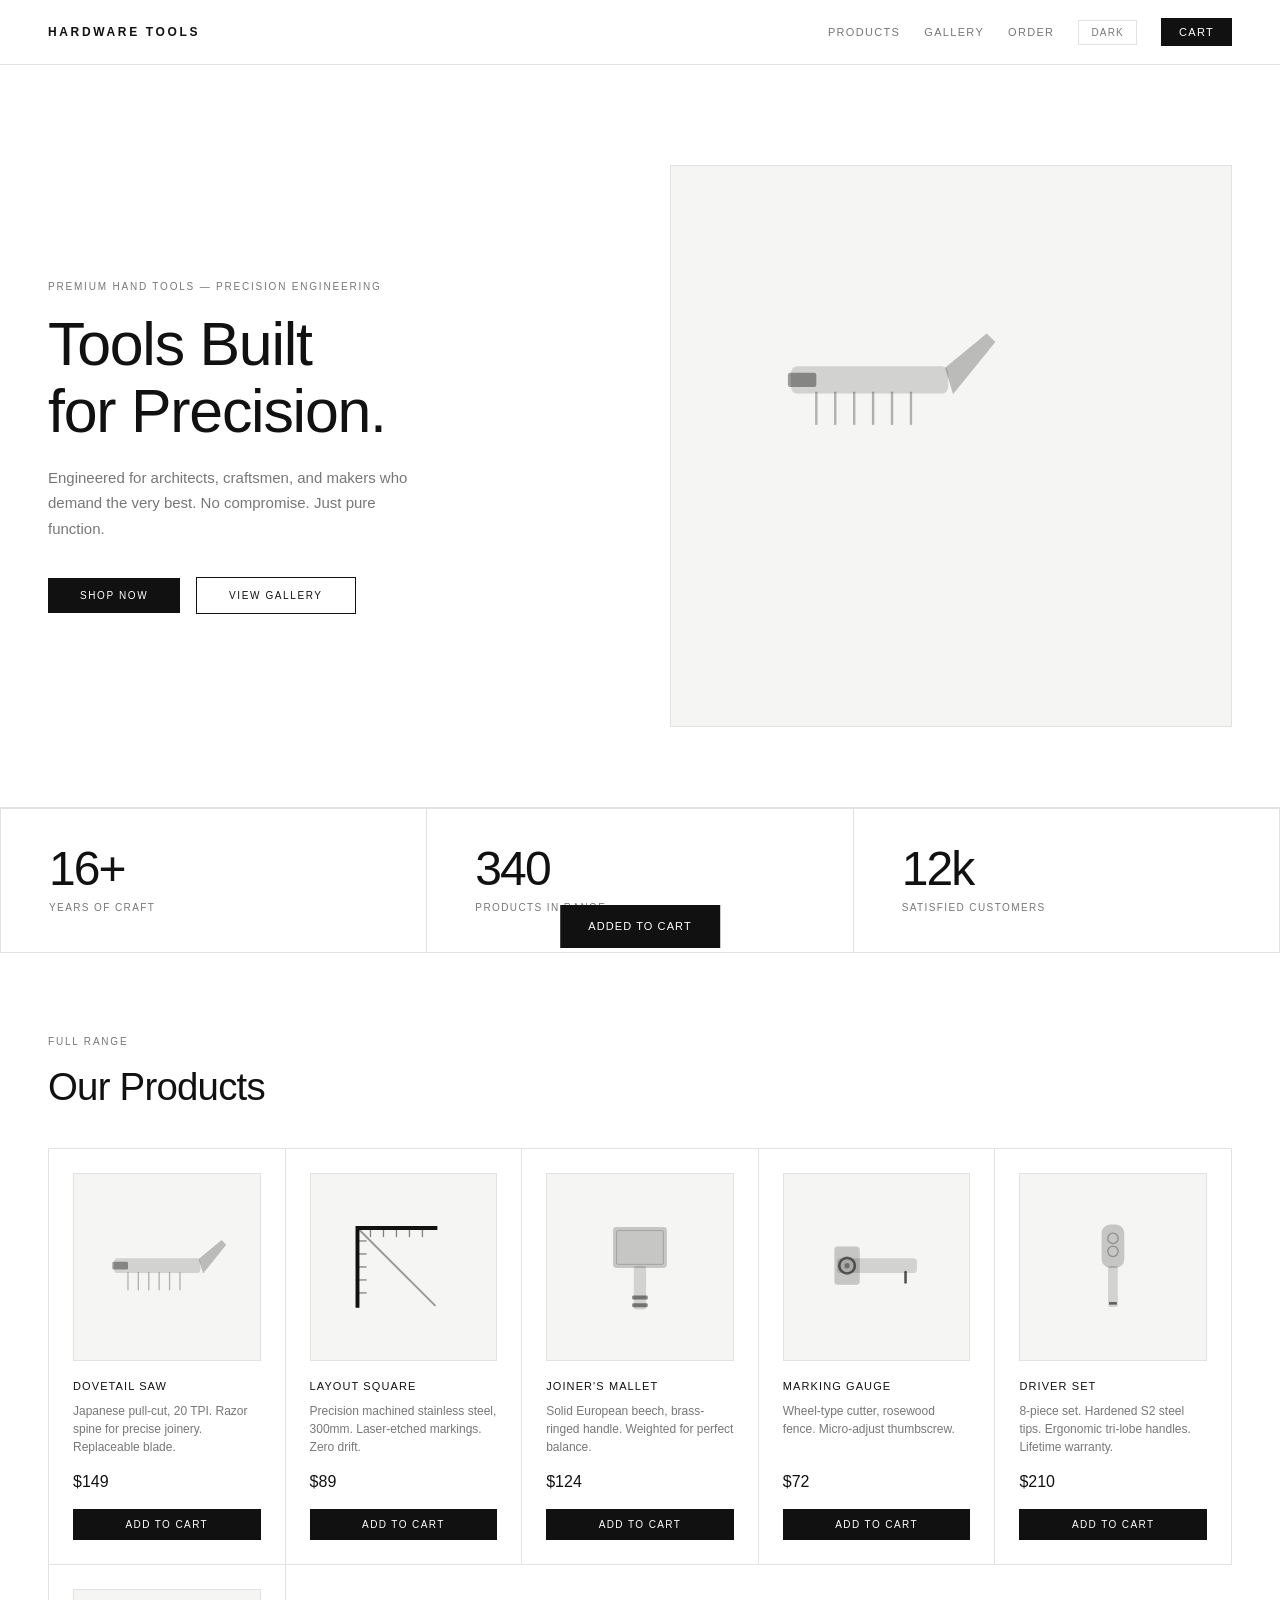
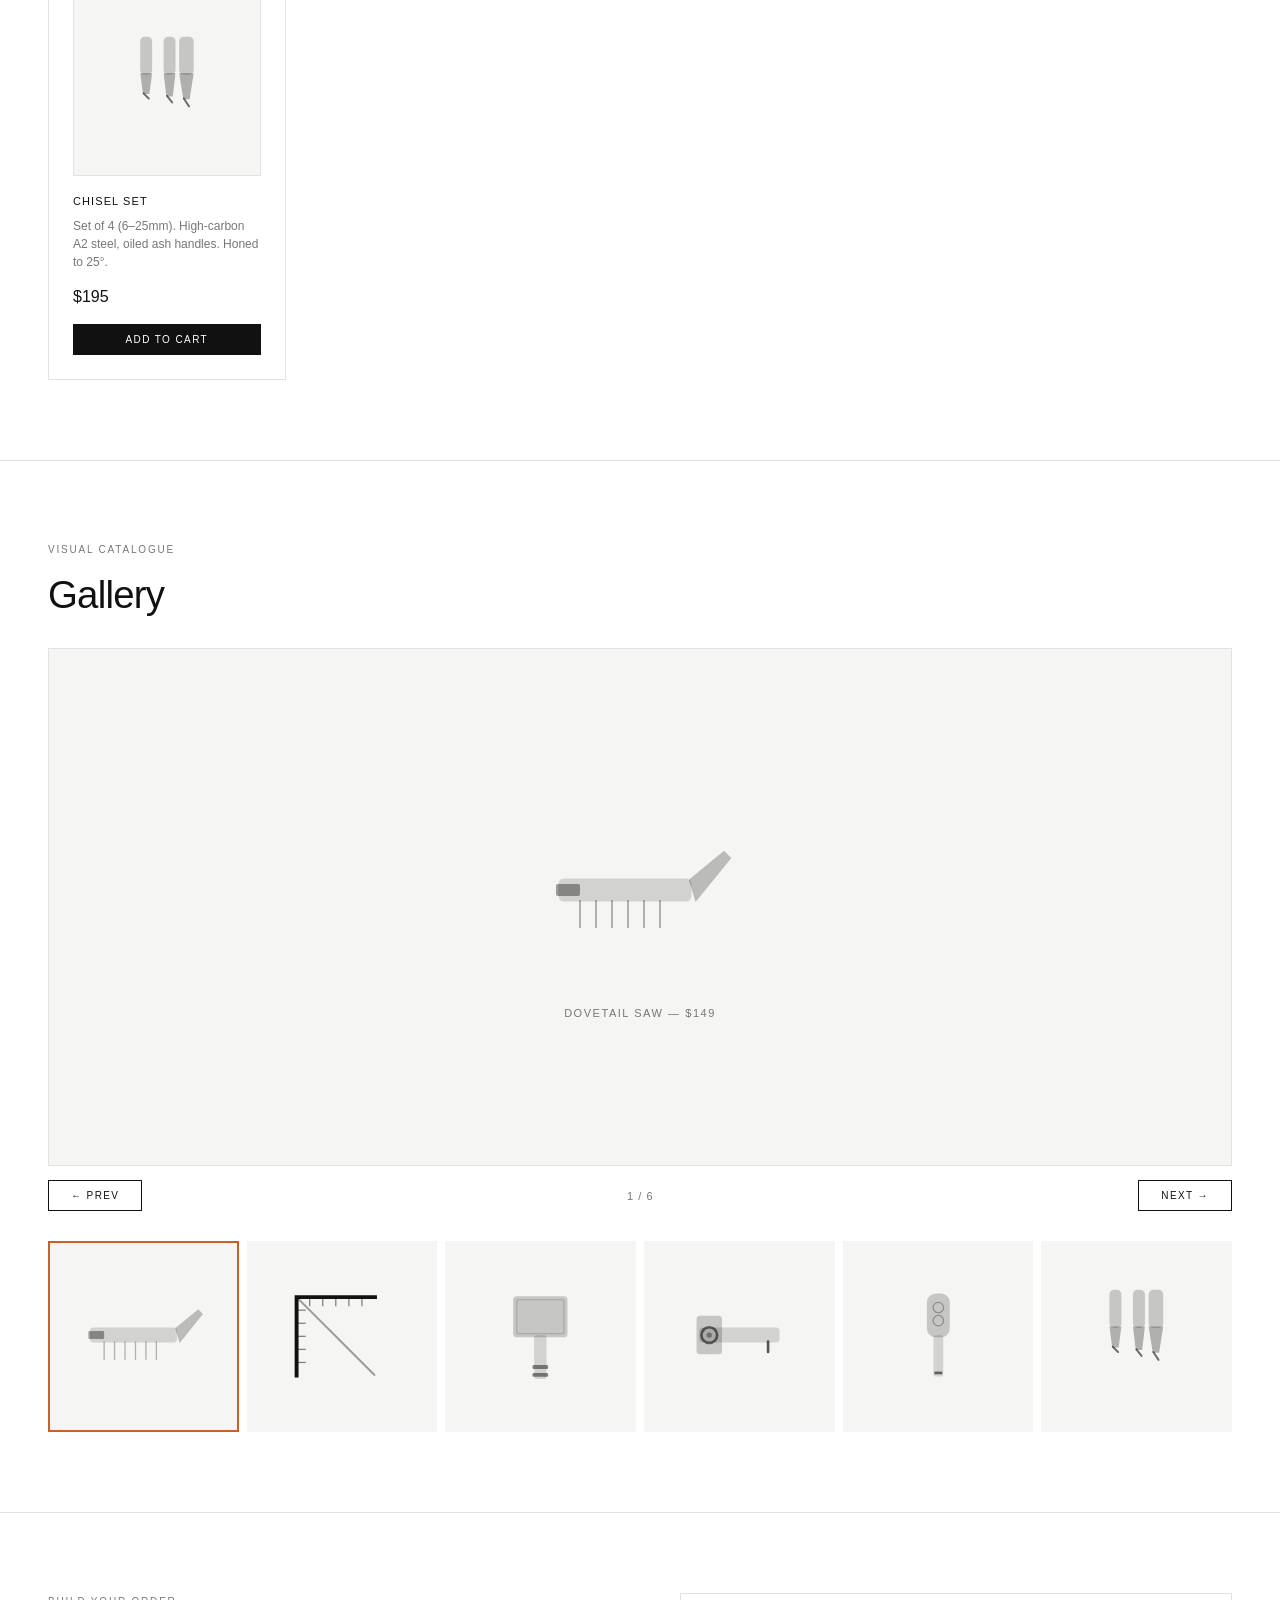
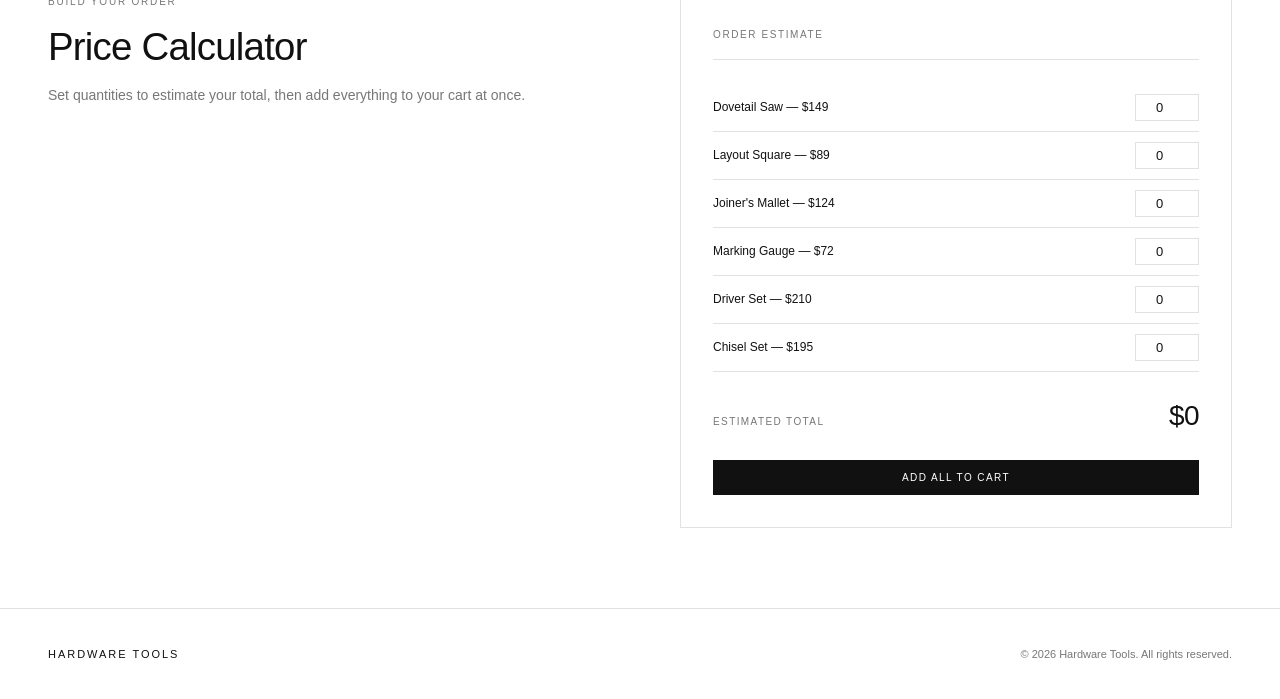
==== commit 3b1742ed: "Minor CSS adjustment." ====
--- a/html/index.html
+++ b/html/index.html
@@ -382,7 +382,7 @@
   <div class="modal">
     <button class="modal-close" onclick="closeModal('orderModal')">×</button>
     <span class="tag">Order Placed</span>
-    <h3>Thank you! 🎉</h3>
+    <h3>Thank you!</h3>
     <p>Your order has been placed. We'll send a confirmation to your email within a few minutes.</p>
     <button class="btn btn-dark" onclick="closeModal('orderModal')">Continue Shopping</button>
   </div>
@@ -472,7 +472,7 @@
 <!-- ── FOOTER ── -->
 <footer>
   <span class="footer-logo">Hardware Tools</span>
-  <span class="footer-text">© 2024 Hardware Tools. All rights reserved.</span>
+  <span class="footer-text">© 2026 Hardware Tools. All rights reserved.</span>
 </footer>
 
 <script>
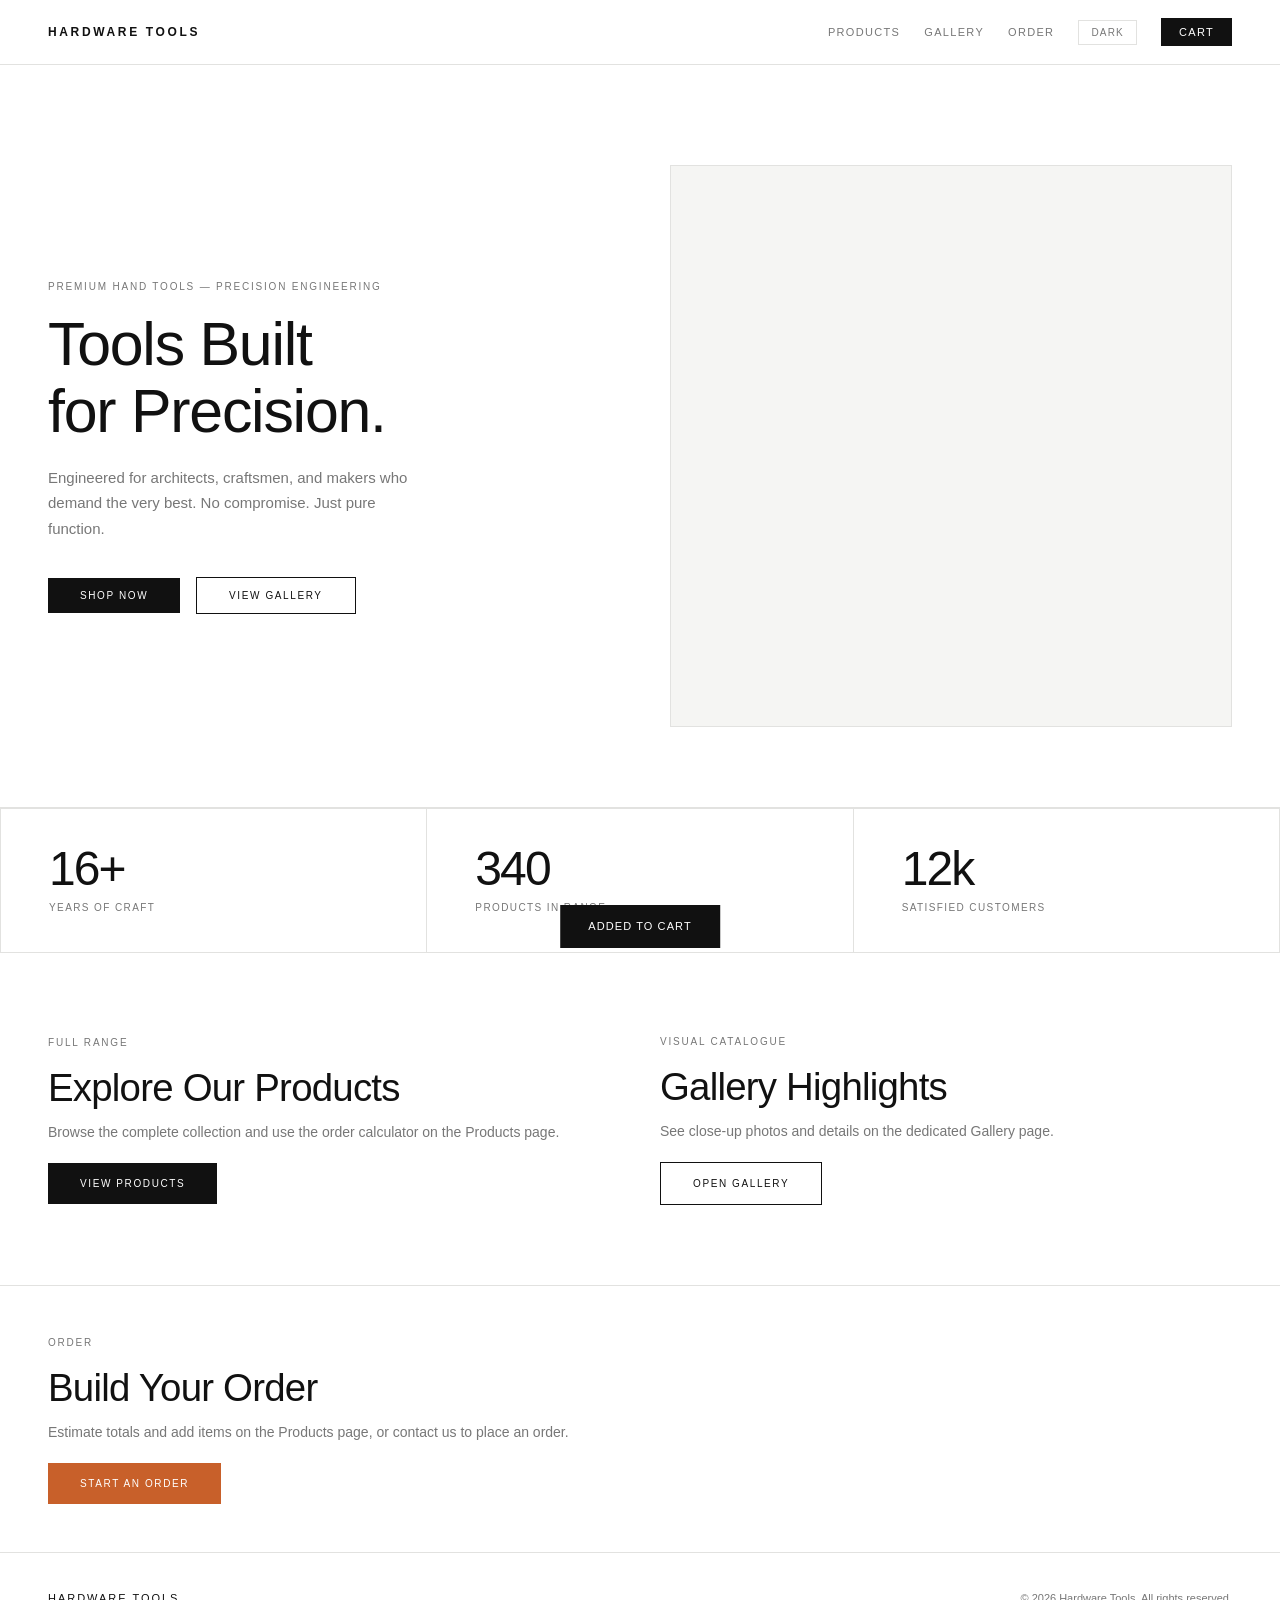
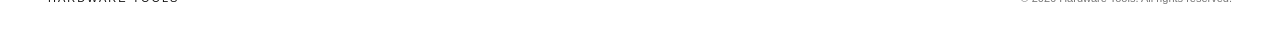
==== commit 0b3a9169: "Page separation" ====
--- a/html/index.html
+++ b/html/index.html
@@ -395,9 +395,9 @@
 <nav>
   <span class="nav-logo">Hardware Tools</span>
   <div class="nav-right">
-    <button class="nav-link" onclick="scrollTo('#products')">Products</button>
-    <button class="nav-link" onclick="scrollTo('#gallery')">Gallery</button>
-    <button class="nav-link" onclick="scrollTo('#calculator')">Order</button>
+    <a class="nav-link" href="products.html">Products</a>
+    <a class="nav-link" href="gallery.html">Gallery</a>
+    <a class="nav-link" href="products.html">Order</a>
     <button class="theme-btn" id="themeBtn" onclick="toggleTheme()">Dark</button>
     <button class="cart-btn" onclick="openCart()">
       Cart <span class="cart-count" id="cartBadge">0</span>
@@ -411,8 +411,8 @@
     <span class="tag">Premium Hand Tools — Precision Engineering</span>
     <h1>Tools Built<br>for Precision.</h1>
     <p>Engineered for architects, craftsmen, and makers who demand the very best. No compromise. Just pure function.</p>
-    <button class="btn btn-dark" onclick="scrollTo('#products')" style="margin-right:12px;">Shop Now</button>
-    <button class="btn btn-outline" onclick="scrollTo('#gallery')">View Gallery</button>
+    <button class="btn btn-dark" onclick="location.href='products.html'" style="margin-right:12px;">Shop Now</button>
+    <button class="btn btn-outline" onclick="location.href='gallery.html'">View Gallery</button>
   </div>
   <div class="hero-visual">
     <!-- Animated hero: cycles through product SVGs -->
@@ -427,46 +427,29 @@
   <div class="stat-cell"><div class="stat-number">12k</div><div class="stat-label">Satisfied Customers</div></div>
 </div>
 
-<!-- ── PRODUCTS ── -->
-<section class="section" id="products">
-  <span class="tag">Full Range</span>
-  <h2 style="margin-bottom:40px;">Our Products</h2>
-  <div class="product-grid" id="productGrid"></div>
-</section>
-
-<!-- ── GALLERY / SLIDESHOW ── -->
-<section class="section" id="gallery">
-  <span class="tag">Visual Catalogue</span>
-  <h2 style="margin-bottom:32px;">Gallery</h2>
-  <div class="slideshow-wrap">
-    <div class="slideshow" id="slideshow"></div>
-    <div class="slide-controls">
-      <button class="slide-btn" onclick="changeSlide(-1)">← Prev</button>
-      <span class="slide-counter" id="slideCounter">1 / 6</span>
-      <button class="slide-btn" onclick="changeSlide(1)">Next →</button>
+<!-- ── PREVIEWS ── -->
+<section class="section" id="overview">
+  <div style="display:grid; grid-template-columns:1fr 1fr; gap:40px; align-items:center;">
+    <div>
+      <span class="tag">Full Range</span>
+      <h2 style="margin-bottom:12px;">Explore Our Products</h2>
+      <p style="margin-bottom:18px;">Browse the complete collection and use the order calculator on the Products page.</p>
+      <a class="btn btn-dark" href="products.html">View Products</a>
     </div>
-    <div class="thumbs" id="thumbs"></div>
+    <div>
+      <span class="tag">Visual Catalogue</span>
+      <h2 style="margin-bottom:12px;">Gallery Highlights</h2>
+      <p style="margin-bottom:18px;">See close-up photos and details on the dedicated Gallery page.</p>
+      <a class="btn btn-outline" href="gallery.html">Open Gallery</a>
+    </div>
   </div>
 </section>
 
-<!-- ── CALCULATOR ── -->
-<section class="section" id="calculator">
-  <div style="display:grid; grid-template-columns:1fr 1fr; gap:80px; align-items:start;">
-    <div>
-      <span class="tag">Build Your Order</span>
-      <h2 style="margin-bottom:16px;">Price Calculator</h2>
-      <p>Set quantities to estimate your total, then add everything to your cart at once.</p>
-    </div>
-    <div class="calculator">
-      <div class="calc-title">Order Estimate</div>
-      <div id="calcRows"></div>
-      <div class="calc-total-row">
-        <span class="calc-total-label">Estimated Total</span>
-        <span class="calc-total-val" id="calcResult">$0</span>
-      </div>
-      <button class="add-all-btn" onclick="addAllFromCalc()">Add All to Cart</button>
-    </div>
-  </div>
+<section class="section-sm">
+  <span class="tag">Order</span>
+  <h2 style="margin-bottom:12px;">Build Your Order</h2>
+  <p style="margin-bottom:18px;">Estimate totals and add items on the Products page, or contact us to place an order.</p>
+  <a class="btn btn-accent" href="products.html">Start an Order</a>
 </section>
 
 <!-- ── FOOTER ── -->
@@ -850,8 +833,14 @@
 
 // ─────────────────────────────────────────────
 //  SMOOTH SCROLL
-// ─────────────────────────────────────────────
-function scrollTo(selector) {
+//  NOTE: renamed from "scrollTo" to "scrollToSection" because "scrollTo"
+//  collides with the native window.scrollTo() method. Declaring a global
+//  function named scrollTo is unreliable across browsers for overriding
+//  the native method, which is exactly why every button that called
+//  scrollTo('#...') (Products / Gallery / Order nav links, Shop Now,
+//  View Gallery) was silently failing while Dark/Light and Cart worked.
+// ─────────────────────────────────────────────
+function scrollToSection(selector) {
   document.querySelector(selector)?.scrollIntoView({ behavior: 'smooth' });
 }
 
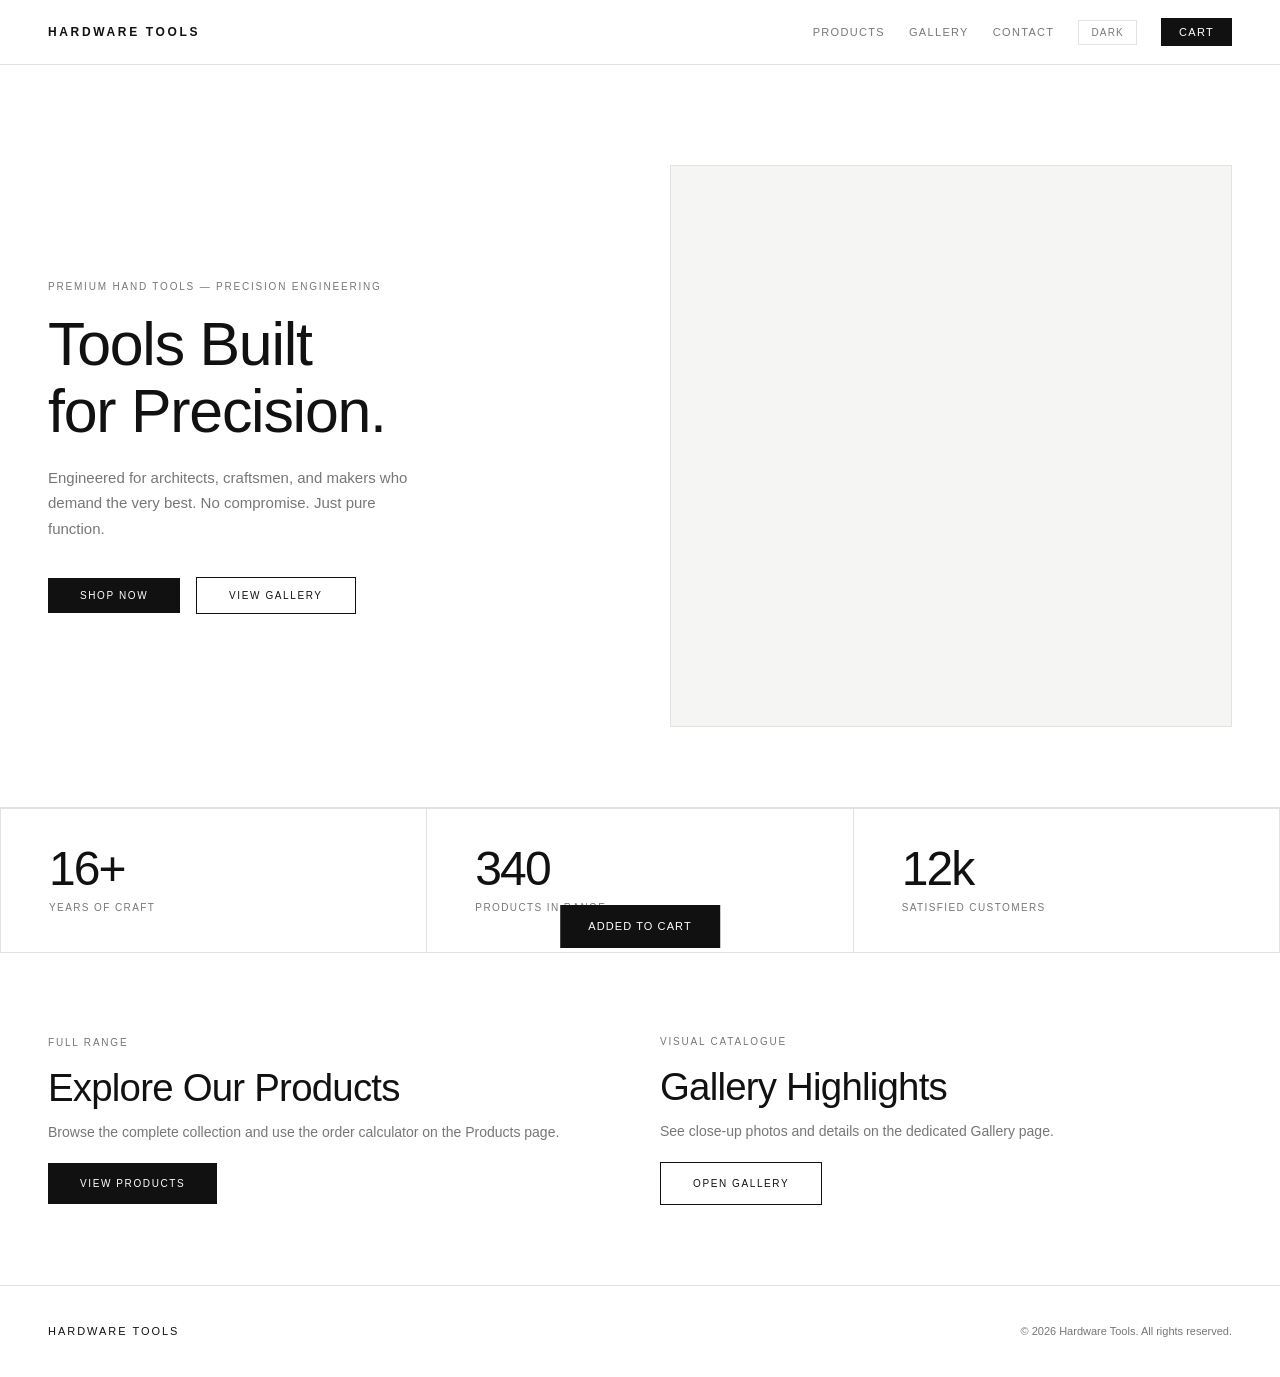
==== commit 61435683: "Final fixes." ====
--- a/html/index.html
+++ b/html/index.html
@@ -393,11 +393,11 @@
 
 <!-- ── NAV ── -->
 <nav>
-  <span class="nav-logo">Hardware Tools</span>
+  <a href="index.html" class="nav-logo">Hardware Tools</a>
   <div class="nav-right">
     <a class="nav-link" href="products.html">Products</a>
     <a class="nav-link" href="gallery.html">Gallery</a>
-    <a class="nav-link" href="products.html">Order</a>
+    <a class="nav-link" href="contact.html">Contact</a>
     <button class="theme-btn" id="themeBtn" onclick="toggleTheme()">Dark</button>
     <button class="cart-btn" onclick="openCart()">
       Cart <span class="cart-count" id="cartBadge">0</span>
@@ -445,12 +445,6 @@
   </div>
 </section>
 
-<section class="section-sm">
-  <span class="tag">Order</span>
-  <h2 style="margin-bottom:12px;">Build Your Order</h2>
-  <p style="margin-bottom:18px;">Estimate totals and add items on the Products page, or contact us to place an order.</p>
-  <a class="btn btn-accent" href="products.html">Start an Order</a>
-</section>
 
 <!-- ── FOOTER ── -->
 <footer>
